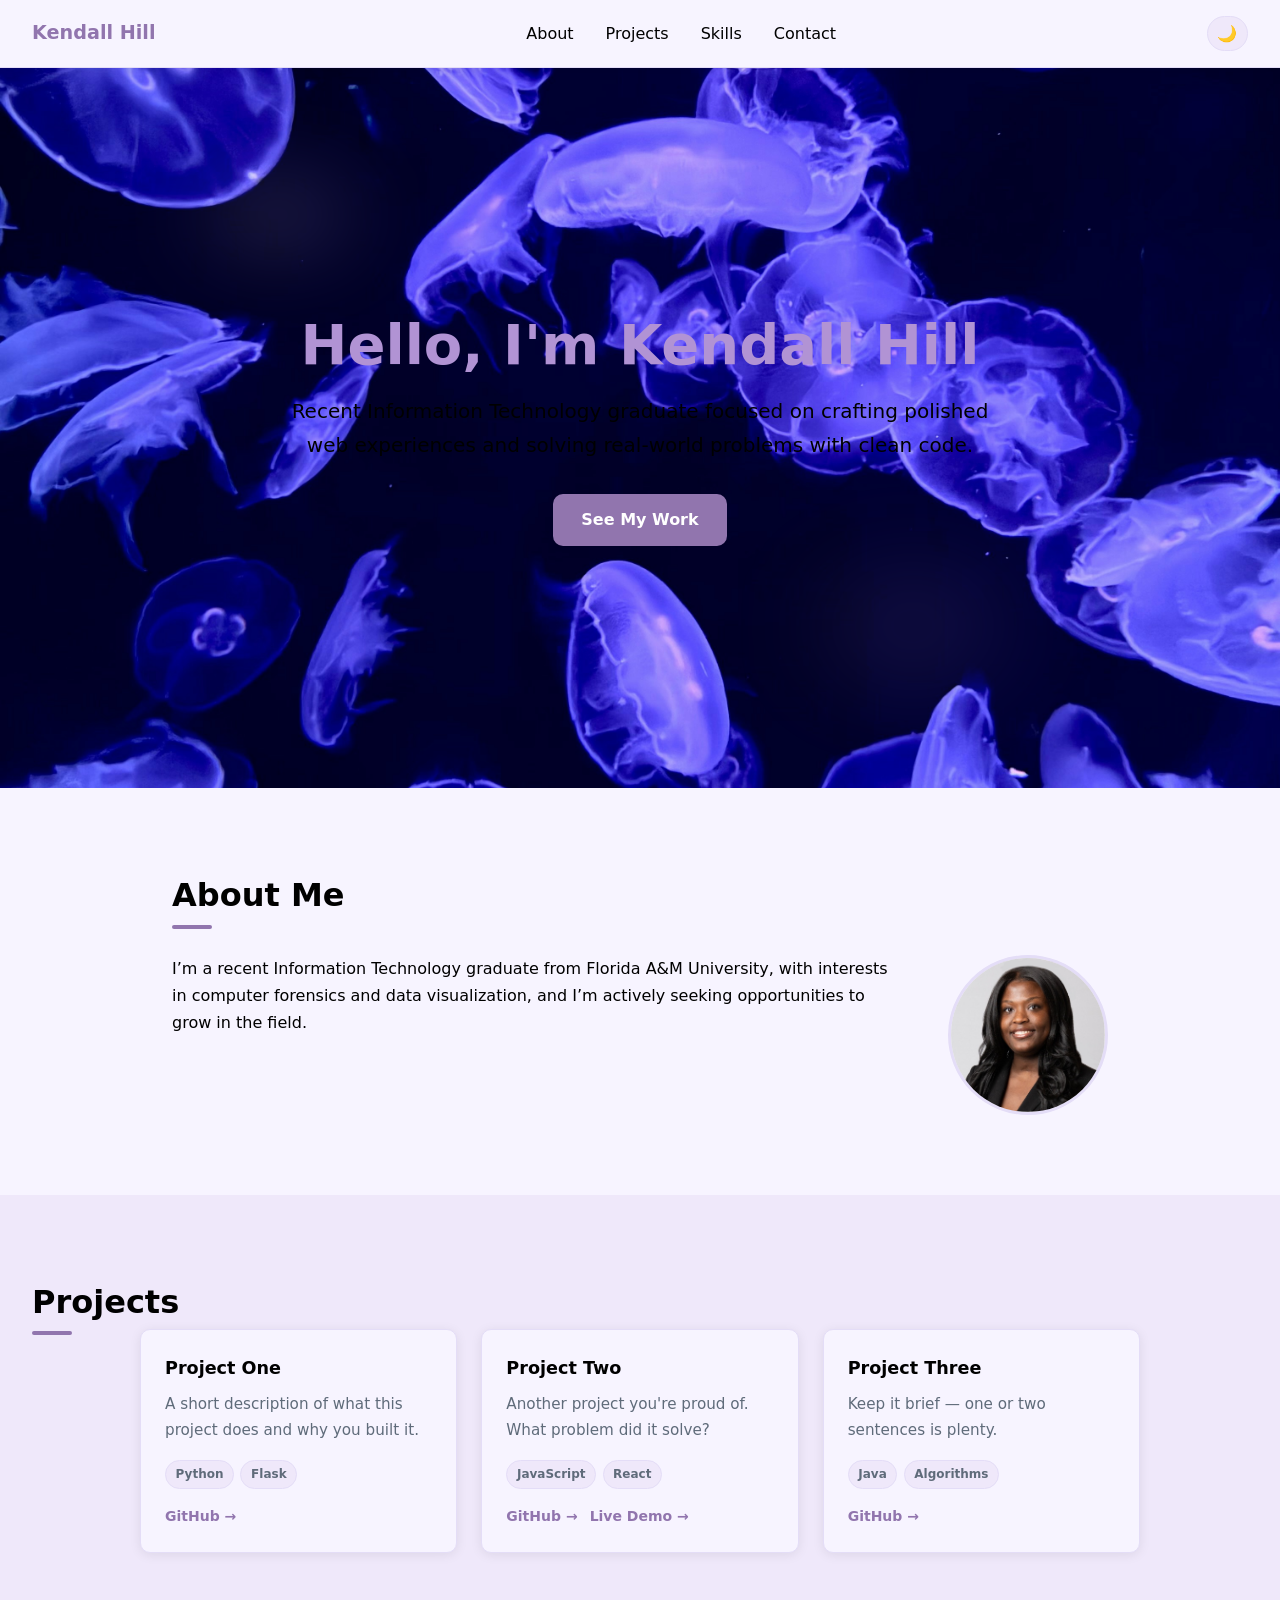
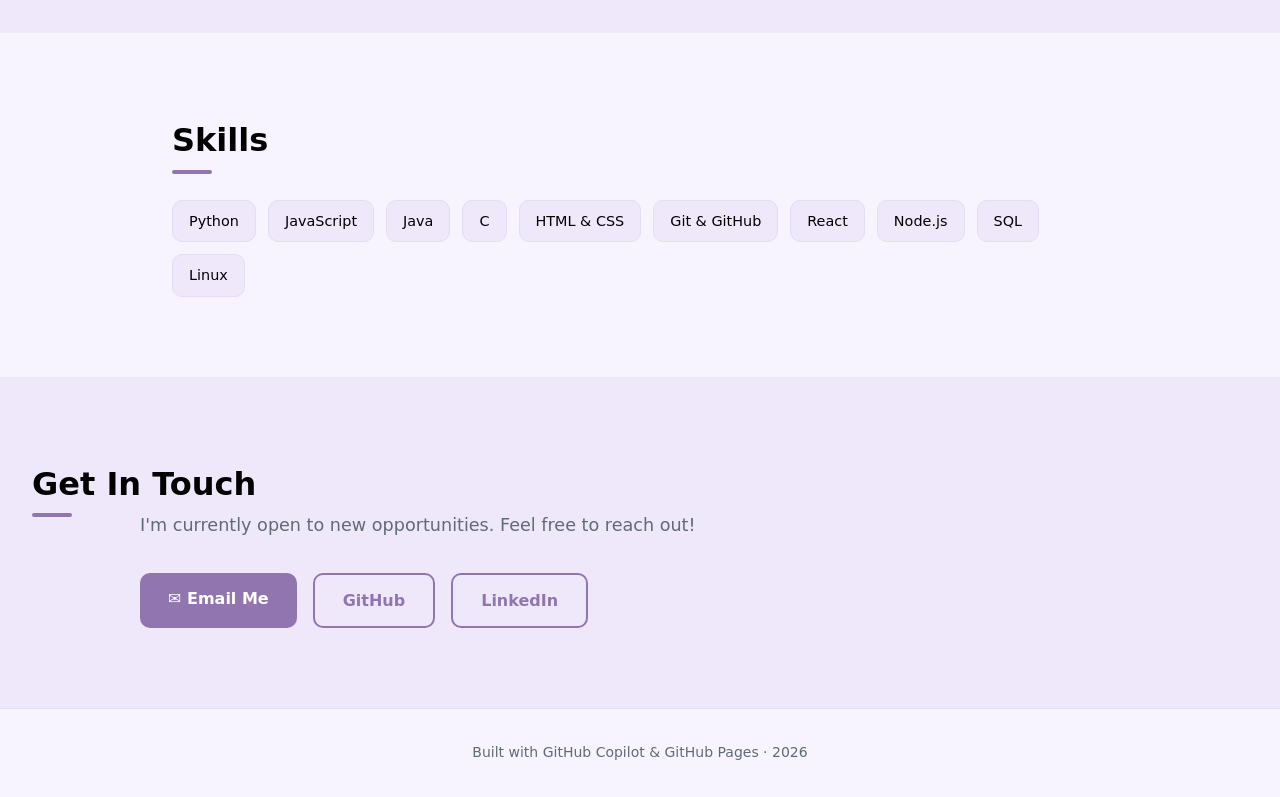
==== index.html @ be481e9b "Update hero section styling: change accent color and add hero name class" ====
<!DOCTYPE html>
<html lang="en">
  <head>
    <meta charset="UTF-8" />
    <meta name="viewport" content="width=device-width, initial-scale=1.0" />
    <title>My Portfolio</title>
    <link rel="stylesheet" href="style.css" />
  </head>
  <body>
    <!-- ============================================================
         NAVIGATION
    ============================================================ -->
    <nav class="navbar">
      <span class="nav-logo">Kendall Hill</span>
      <ul class="nav-links">
        <li><a href="#about">About</a></li>
        <li><a href="#projects">Projects</a></li>
        <li><a href="#skills">Skills</a></li>
        <li><a href="#contact">Contact</a></li>
      </ul>
      <button class="dark-mode-toggle" id="dark-mode-btn" aria-label="Toggle dark mode">🌙</button>
    </nav>

    <!-- ============================================================
         HERO
    ============================================================ -->
    <section class="hero" id="hero">
      <div class="hero-content">
          <h1>Hello, I'm <span class="hero-name">Kendall Hill</span> </h1>        <p class="hero-subtitle">Recent Information Technology graduate focused on crafting polished web experiences and solving real-world problems with clean code.</p>
        <a href="#projects" class="btn">See My Work</a>
      </div>
    </section>

    <!-- ============================================================
         ABOUT
    ============================================================ -->
    <section class="section" id="about">
      <h2>About Me</h2>
      <div class="about-grid">
        <div class="about-text">
          <p>
             I’m a recent Information Technology graduate from Florida A&M University, with interests in computer forensics and data visualization, and I’m actively seeking opportunities to grow in the field.          
          </p>
        </div>
      <div class="about-image">
        <img src="images/headshot.jpg" alt="Headshot of Kendall Hill" class="about-photo" />
      </div>
        
      </div>
    </section>

    <!-- ============================================================
         PROJECTS
         Projects are rendered from the `projects` array in script.js.
         Add your real projects there — Copilot can help you fill in the data!
    ============================================================ -->
    <section class="section section-alt" id="projects">
      <h2>Projects</h2>
      <div class="projects-grid" id="projects-container">
        <!-- Populated by script.js -->
      </div>
    </section>

    <!-- ============================================================
         SKILLS
    ============================================================ -->
    <section class="section" id="skills">
      <h2>Skills</h2>
      <!-- TODO: Ask Copilot to generate a styled skills section using your actual
           tech stack. Try: "Add a skills section with badges for these technologies: ..." -->
      <div class="skills-container" id="skills-container">
        <!-- Populated by script.js -->
      </div>
    </section>

    <!-- ============================================================
         CONTACT
    ============================================================ -->
    <section class="section section-alt" id="contact">
      <h2>Get In Touch</h2>
      <p class="contact-intro">
        I'm currently open to new opportunities. Feel free to reach out!
      </p>
      <div class="contact-links">
        <!-- TODO: Add your real links -->
        <a href="mailto:kendall2.hill@famu.edu" class="btn">✉️ Email Me</a>
        <a href="https://github.com/kendall-hill" class="btn btn-outline" target="_blank">
          GitHub
        </a>
        <a href="https://linkedin.com/in/yourprofile" class="btn btn-outline" target="_blank">
          LinkedIn
        </a>
      </div>
    </section>

    <footer>
      <p>Built with GitHub Copilot &amp; GitHub Pages · <span id="year"></span></p>
    </footer>

    <script src="script.js"></script>
  </body>
</html>
---- style.css ----
/* ============================================================
   CSS CUSTOM PROPERTIES — edit these to theme your site!
   TODO: Try asking Copilot to suggest a color palette for you.
   ============================================================ */
:root {
  --color-bg: #F7F4FF;
  --color-bg-alt: #EFE8FA;
  --color-text: #000000;
  --color-text-muted: #5F6B7A;
  --color-accent:  #9175ae;
  --color-accent-hover: #654c81;
  --color-border: #E4DDF7;
  --font-main: 'Segoe UI', system-ui, sans-serif;
  --radius: 10px;
  --shadow: 0 2px 12px rgba(0, 0, 0, 0.08);
  --transition: 0.2s ease;
}

/* Dark mode theme using CSS custom properties. Toggle by setting
  data-theme="dark" on the <html> or <body> element. */
:root[data-theme="dark"] {
  --color-bg: #121826;
  --color-bg-alt: #0b1220;
  --color-text: #F5F7FA;
  --color-text-muted: #A8B3C7;
  --color-accent: #9175ae;;
  --color-accent-hover: ##8B5CF6;
  --color-border:  #2C3650;
  --font-main: 'Segoe UI', system-ui, sans-serif;
  --radius: 10px;
  --shadow: 0 4px 24px rgba(2,6,23,0.6);
  --transition: 0.2s ease;
}

.dark-mode-toggle {
  border: 1px solid var(--color-border);
  background: var(--color-bg-alt);
  color: var(--color-text);
  border-radius: 999px;
  padding: 0.45rem 0.6rem;
  cursor: pointer;
  font-size: 1rem;
  transition: background var(--transition), color var(--transition), transform var(--transition);
}

.dark-mode-toggle:hover {
  transform: translateY(-1px);
  background: var(--color-accent);
  color: #fff;
}

/* ============================================================
   RESET & BASE
   ============================================================ */
*, *::before, *::after {
  box-sizing: border-box;
  margin: 0;
  padding: 0;
}

html {
  scroll-behavior: smooth;
}

body {
  font-family: var(--font-main);
  background-color: var(--color-bg);
  color: var(--color-text);
  line-height: 1.7;
}

a {
  color: var(--color-accent);
  text-decoration: none;
  transition: color var(--transition);
}

a:hover {
  color: var(--color-accent-hover);
}

/* ============================================================
   NAVIGATION
   ============================================================ */
.navbar {
  position: sticky;
  top: 0;
  z-index: 100;
  display: flex;
  align-items: center;
  justify-content: space-between;
  padding: 1rem 2rem;
  background: var(--color-bg);
  border-bottom: 1px solid var(--color-border);
  box-shadow: var(--shadow);
}

.nav-logo {
  font-weight: 700;
  font-size: 1.2rem;
  color: var(--color-accent);
}

.nav-links {
  list-style: none;
  display: flex;
  gap: 2rem;
}

.nav-links a {
  color: var(--color-text);
  font-weight: 500;
}

.nav-links a:hover {
  color: var(--color-accent);
}

/* TODO: The nav isn't responsive on mobile yet.
   Ask Copilot: "Make this navbar collapse into a hamburger menu on small screens" */

/* ============================================================
   HERO
   ============================================================ */
.hero {
  min-height: 80vh;
  display: flex;
  align-items: center;
  justify-content: center;
  text-align: center;
  padding: 4rem 2rem;
  background: url("images/jellyfish.jpg") center / cover no-repeat fixed;
  position: relative;
  overflow: hidden;
}

.hero::before {
  content: '';
  position: absolute;
  top: 10%;
  left: 10%;
  width: 300px;
  height: 150px;
  background: radial-gradient(ellipse 150px 75px at 50% 50%, rgba(196, 181, 253, 0.25), transparent 70%);
  border-radius: 50%;
  filter: blur(40px);
  pointer-events: none;
}

.hero::after {
  content: '';
  position: absolute;
  bottom: 10%;
  right: 15%;
  width: 350px;
  height: 180px;
  background: radial-gradient(ellipse 175px 90px at 50% 50%, rgba(186, 155, 242, 0.2), transparent 70%);
  border-radius: 50%;
  filter: blur(50px);
  pointer-events: none;
}

.hero-content {
  max-width: 700px;
}


.hero h1 {
  font-size: clamp(2rem, 5vw, 3.5rem);
  font-weight: 800;
  margin-bottom: 1rem;
  line-height: 1.2;
  color: #b193d4;
}


:root[data-theme="dark"] .hero h1 {
  color: #ffffff;
}

.highlight {
  color: var(--color-accent);
}

.hero-name {
  color: #b193d4;
}

:root[data-theme="dark"] .hero-name {
  color: #ffffff;
}
.hero-subtitle {
  font-size: 1.25rem;
  color: black (--color-text-muted);
  margin-bottom: 2rem;
}

/* ============================================================
   BUTTONS
   ============================================================ */
.btn {
  display: inline-block;
  padding: 0.75rem 1.75rem;
  background: var(--color-accent);
  color: #fff !important;
  border-radius: var(--radius);
  font-weight: 600;
  transition: background var(--transition), transform var(--transition);
}

.btn:hover {
  background: var(--color-accent-hover);
  transform: translateY(-2px);
}

.btn-outline {
  background: transparent;
  color: var(--color-accent) !important;
  border: 2px solid var(--color-accent);
}

.btn-outline:hover {
  background: var(--color-accent);
  color: #fff !important;
}

/* ============================================================
   SECTIONS
   ============================================================ */
.section {
  padding: 5rem 2rem;
  max-width: 1000px;
  margin: 0 auto;
}

.section-alt {
  background: var(--color-bg-alt);
  max-width: 100%;
  padding: 5rem 2rem;
}

.section-alt > * {
  max-width: 1000px;
  margin: 0 auto;
}

h2 {
  font-size: 2rem;
  font-weight: 700;
  margin-bottom: 2rem;
  position: relative;
  display: inline-block;
}

/* Accent underline on section headings */
h2::after {
  content: '';
  position: absolute;
  bottom: -6px;
  left: 0;
  width: 40px;
  height: 4px;
  background: var(--color-accent);
  border-radius: 2px;
}

/* ============================================================
   ABOUT
   ============================================================ */
.about-grid {
  display: grid;
  grid-template-columns: 1fr auto;
  gap: 3rem;
  align-items: start;
}

.about-text p + p {
  margin-top: 1rem;
}

.about-image {
  width: 160px;
  height: 160px;
  border-radius: 50%;
  overflow: hidden;
  border: 3px solid var(--color-border);
  background: var(--color-bg-alt);
}

.about-photo {
  width: 100%;
  height: 100%;
  object-fit: cover;
  display: block;
}

/* ============================================================
   PROJECTS
   ============================================================ */
.projects-grid {
  display: grid;
  grid-template-columns: repeat(auto-fill, minmax(280px, 1fr));
  gap: 1.5rem;
}

.project-card {
  background: var(--color-bg);
  border: 1px solid var(--color-border);
  border-radius: var(--radius);
  padding: 1.5rem;
  box-shadow: var(--shadow);
  transition: transform var(--transition), box-shadow var(--transition);
}

.project-card:hover {
  transform: translateY(-4px);
  box-shadow: 0 8px 24px rgba(0, 0, 0, 0.12);
}

.project-card h3 {
  font-size: 1.1rem;
  margin-bottom: 0.5rem;
  color: var(--color-text);
}

.project-card p {
  color: var(--color-text-muted);
  font-size: 0.95rem;
  margin-bottom: 1rem;
}

.project-tags {
  display: flex;
  flex-wrap: wrap;
  gap: 0.4rem;
  margin-bottom: 1rem;
}

.tag {
  font-size: 0.75rem;
  font-weight: 600;
  padding: 0.2rem 0.6rem;
  background: var(--color-bg-alt);
  border: 1px solid var(--color-border);
  border-radius: 999px;
  color: var(--color-text-muted);
}

.project-links {
  display: flex;
  gap: 0.75rem;
}

.project-links a {
  font-size: 0.875rem;
  font-weight: 600;
}

/* ============================================================
   SKILLS
   ============================================================ */
.skills-container {
  display: flex;
  flex-wrap: wrap;
  gap: 0.75rem;
}

.skill-badge {
  padding: 0.5rem 1rem;
  background: var(--color-bg-alt);
  border: 1px solid var(--color-border);
  border-radius: var(--radius);
  font-size: 0.9rem;
  font-weight: 500;
  /* TODO: Ask Copilot to add an emoji or icon prefix to each badge */
}

/* ============================================================
   CONTACT
   ============================================================ */
.contact-intro {
  color: var(--color-text-muted);
  margin-bottom: 2rem;
  font-size: 1.1rem;
}

.contact-links {
  display: flex;
  flex-wrap: wrap;
  gap: 1rem;
}

/* ============================================================
   FOOTER
   ============================================================ */
footer {
  text-align: center;
  padding: 2rem;
  color: var(--color-text-muted);
  font-size: 0.875rem;
  border-top: 1px solid var(--color-border);
}

/* ============================================================
   RESPONSIVE
   TODO: This is a start, but there's more to do on mobile.
   Ask Copilot: "Improve the responsive styles for screens under 600px"
   ============================================================ */
@media (max-width: 768px) {
  .about-grid {
    grid-template-columns: 1fr;
  }

  .avatar-placeholder {
    width: 20px;
    height: 20px;
  }
}
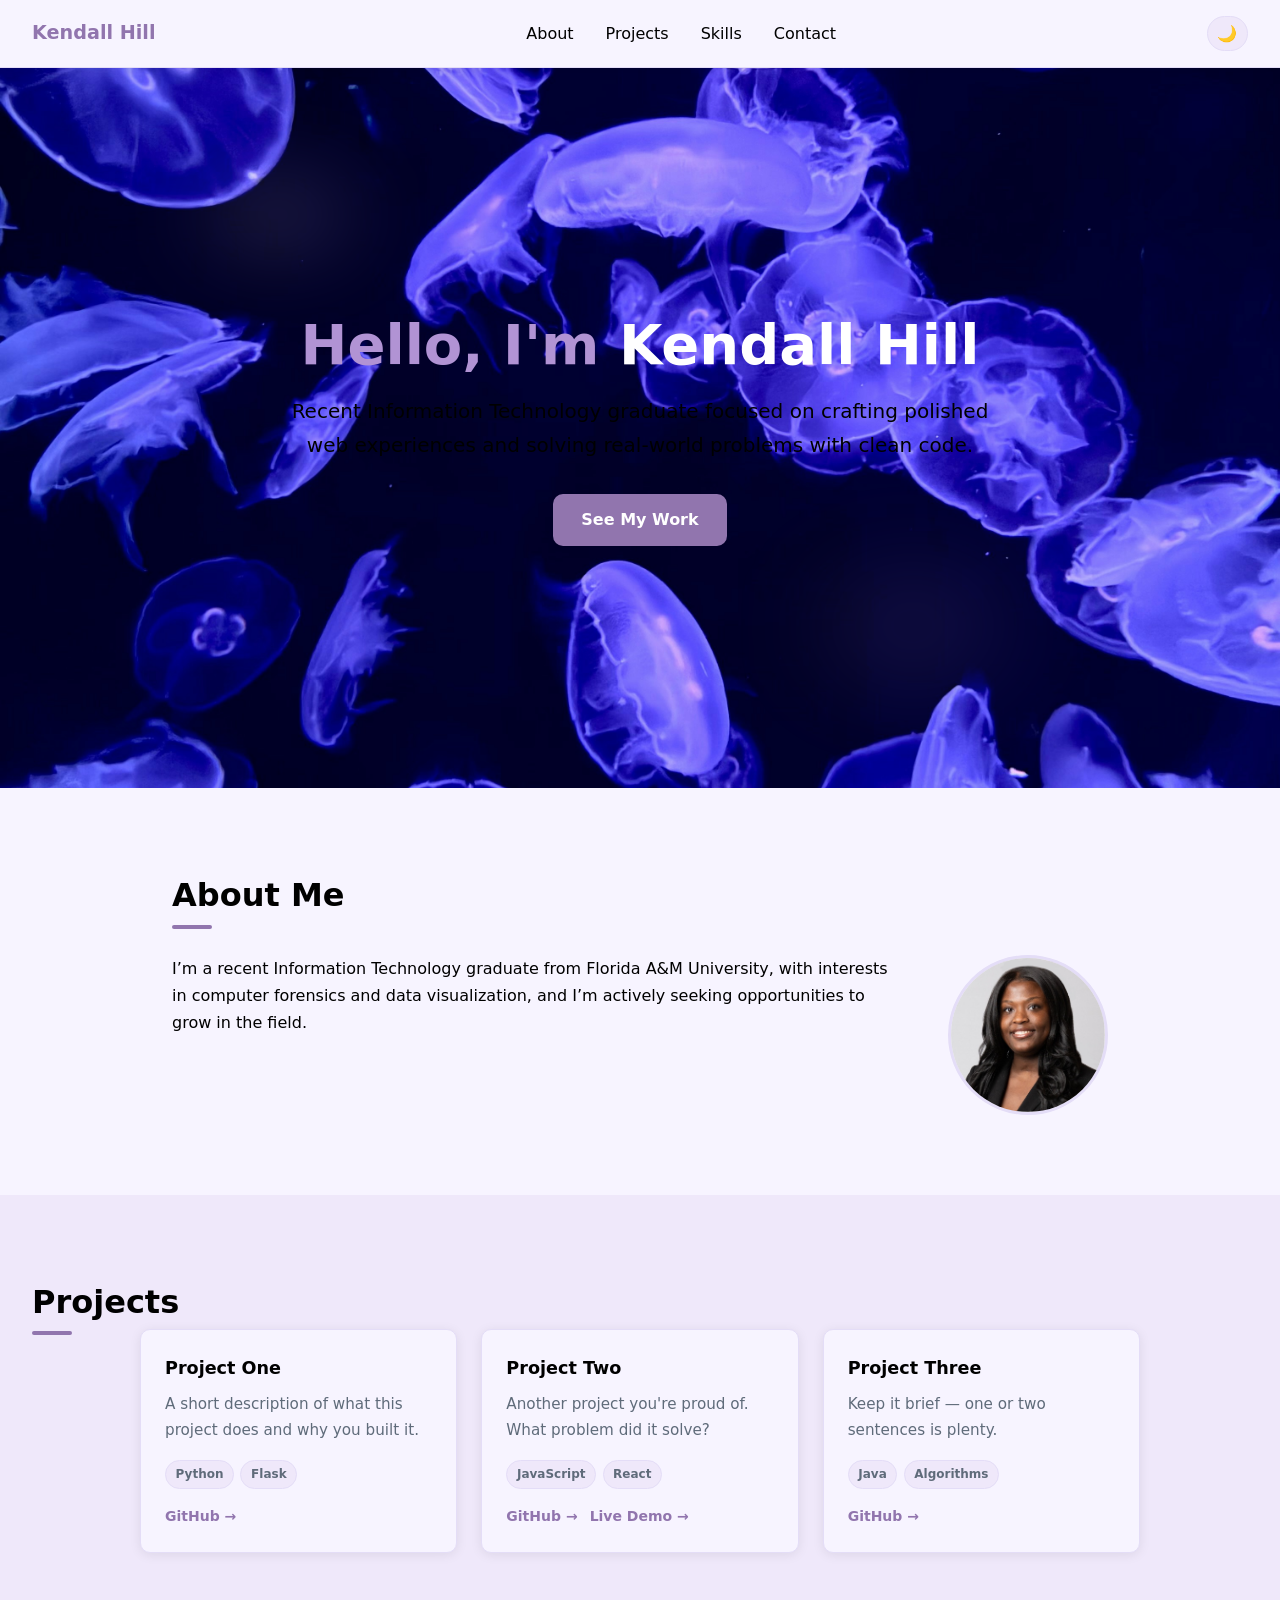
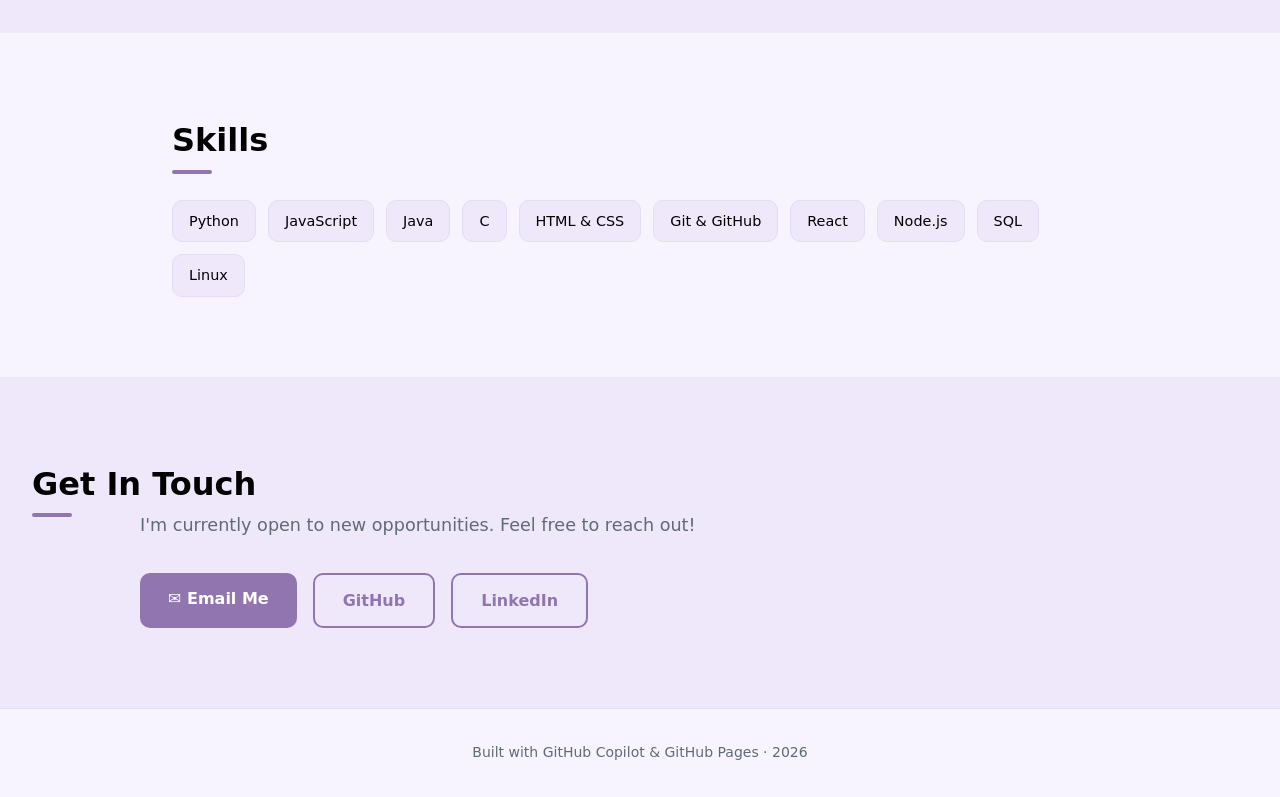
==== commit 21740703: "Update hero subtitle styling: adjust color and fix formatting" ====
--- a/index.html
+++ b/index.html
@@ -26,7 +26,8 @@
     ============================================================ -->
     <section class="hero" id="hero">
       <div class="hero-content">
-          <h1>Hello, I'm <span class="hero-name">Kendall Hill</span> </h1>        <p class="hero-subtitle">Recent Information Technology graduate focused on crafting polished web experiences and solving real-world problems with clean code.</p>
+          <h1>Hello, I'm <span class="hero-name">Kendall Hill</span> </h1>        
+          <p class="hero-subtitle">Recent Information Technology graduate focused on crafting polished web experiences and solving real-world problems with clean code.</p>
         <a href="#projects" class="btn">See My Work</a>
       </div>
     </section>
--- a/style.css
+++ b/style.css
@@ -24,7 +24,7 @@
   --color-text: #F5F7FA;
   --color-text-muted: #A8B3C7;
   --color-accent: #9175ae;;
-  --color-accent-hover: ##8B5CF6;
+  --color-accent-hover: #8B5CF6;
   --color-border:  #2C3650;
   --font-main: 'Segoe UI', system-ui, sans-serif;
   --radius: 10px;
@@ -183,7 +183,7 @@
 }
 
 .hero-name {
-  color: #b193d4;
+  color: white;
 }
 
 :root[data-theme="dark"] .hero-name {
@@ -191,7 +191,7 @@
 }
 .hero-subtitle {
   font-size: 1.25rem;
-  color: black (--color-text-muted);
+  color: #eee7f6 (--color-text-muted);
   margin-bottom: 2rem;
 }
 
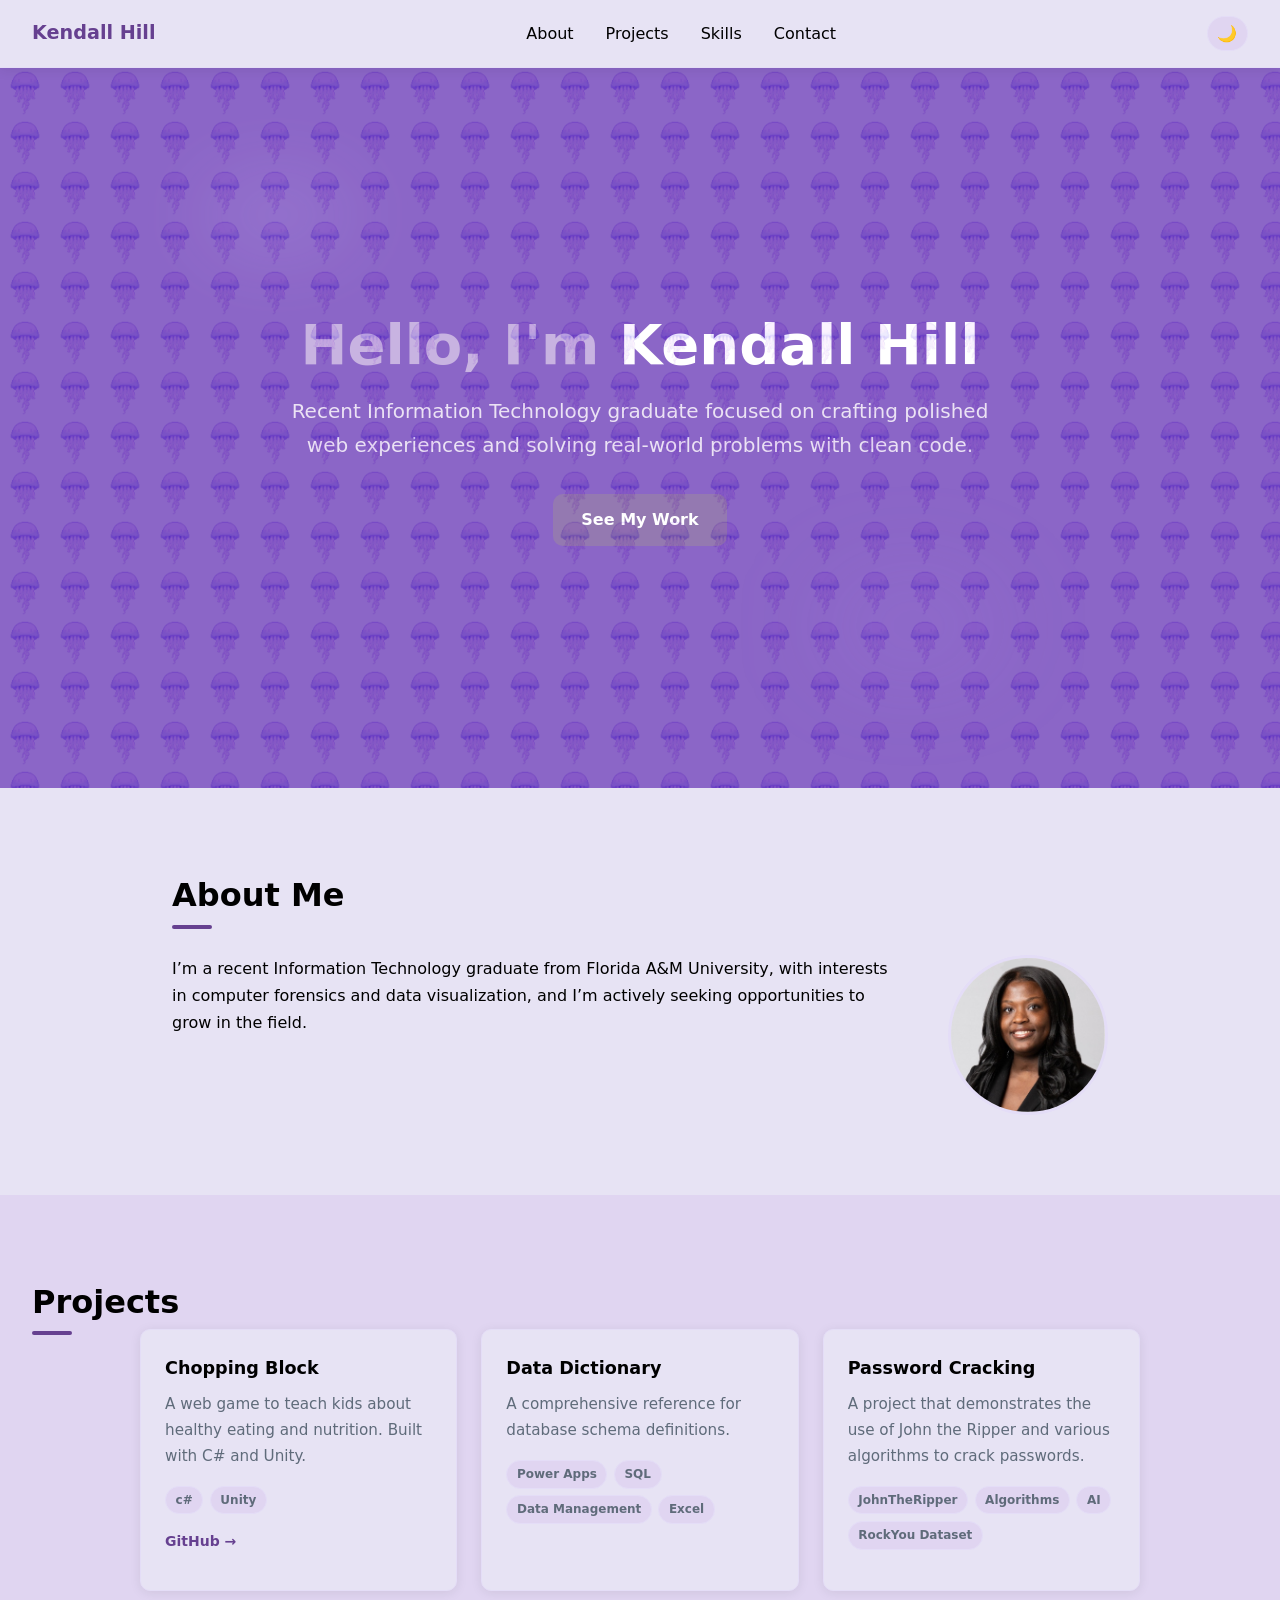
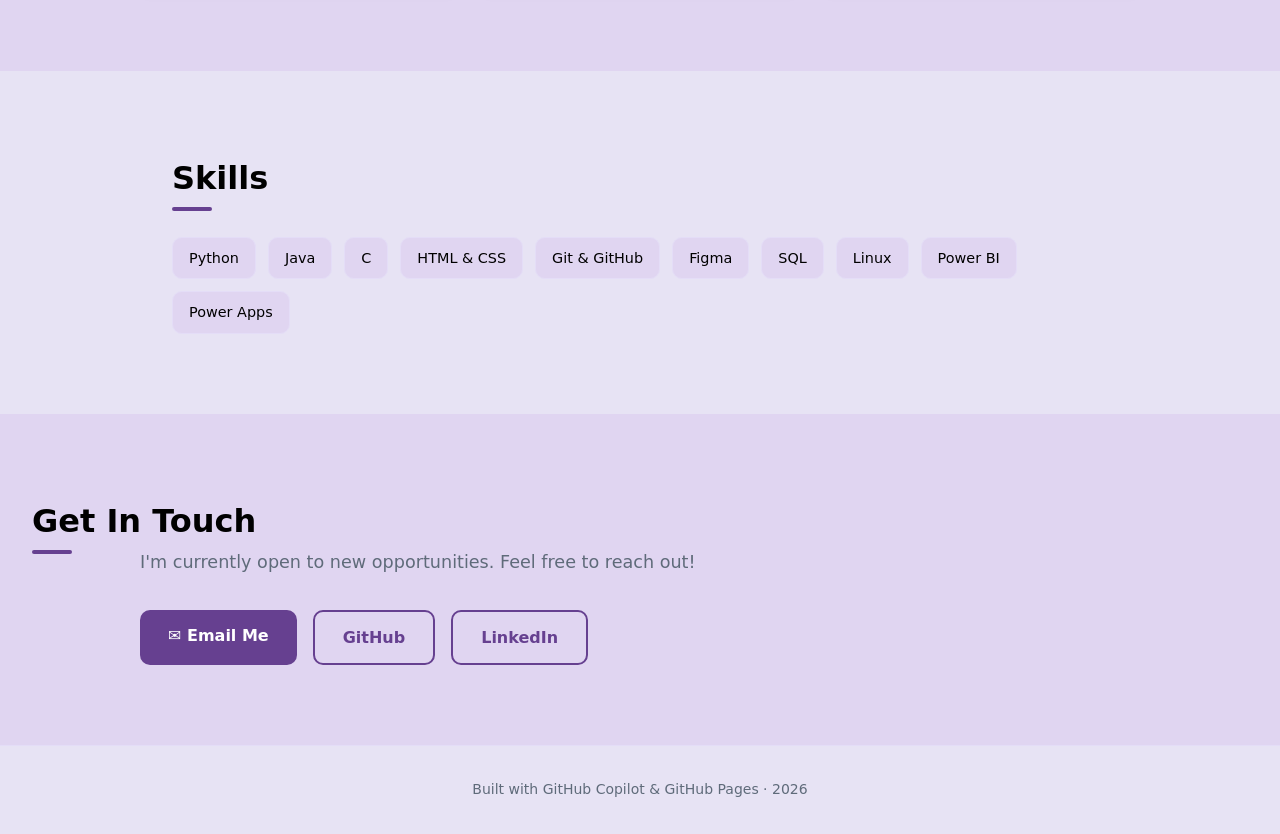
==== commit 91d991ce: "Add jellyfish effect and update project details; include new cursor images" ====
--- a/index.html
+++ b/index.html
@@ -24,13 +24,14 @@
     <!-- ============================================================
          HERO
     ============================================================ -->
-    <section class="hero" id="hero">
-      <div class="hero-content">
-          <h1>Hello, I'm <span class="hero-name">Kendall Hill</span> </h1>        
-          <p class="hero-subtitle">Recent Information Technology graduate focused on crafting polished web experiences and solving real-world problems with clean code.</p>
-        <a href="#projects" class="btn">See My Work</a>
-      </div>
-    </section>
+   <section class="hero" id="hero">
+  <div class="hero-content">
+    <h1>Hello, I'm <span class="hero-name">Kendall Hill</span></h1>
+    <p class="hero-subtitle">Recent Information Technology graduate focused on crafting polished web experiences and solving real-world problems with clean code.</p>
+    <a href="#projects" class="btn">See My Work</a>
+  </div>
+  <div id="jellyfish-effect"></div>
+</section>
 
     <!-- ============================================================
          ABOUT
--- a/style.css
+++ b/style.css
@@ -2,12 +2,21 @@
    CSS CUSTOM PROPERTIES — edit these to theme your site!
    TODO: Try asking Copilot to suggest a color palette for you.
    ============================================================ */
-:root {
-  --color-bg: #F7F4FF;
-  --color-bg-alt: #EFE8FA;
+*{
+  cursor: url("images/cursor.png"), auto;
+  }
+
+button 
+{
+  cursor: url("images/cursor.png"), auto;
+}
+
+   :root {
+  --color-bg: #e7e3f4;
+  --color-bg-alt: #e0d5f1;
   --color-text: #000000;
   --color-text-muted: #5F6B7A;
-  --color-accent:  #9175ae;
+  --color-accent:  rgb(102, 64, 144);
   --color-accent-hover: #654c81;
   --color-border: #E4DDF7;
   --font-main: 'Segoe UI', system-ui, sans-serif;
@@ -23,8 +32,8 @@
   --color-bg-alt: #0b1220;
   --color-text: #F5F7FA;
   --color-text-muted: #A8B3C7;
-  --color-accent: #9175ae;;
-  --color-accent-hover: #8B5CF6;
+  --color-accent: rgb(102, 64, 144);
+  --color-accent-hover: #654c81;
   --color-border:  #2C3650;
   --font-main: 'Segoe UI', system-ui, sans-serif;
   --radius: 10px;
@@ -129,7 +138,7 @@
   justify-content: center;
   text-align: center;
   padding: 4rem 2rem;
-  background: url("images/jellyfish.jpg") center / cover no-repeat fixed;
+  background: rgb(90, 37, 175);
   position: relative;
   overflow: hidden;
 }
@@ -187,12 +196,29 @@
 }
 
 :root[data-theme="dark"] .hero-name {
-  color: #ffffff;
-}
+  color: #b193d4;
+}
+
 .hero-subtitle {
   font-size: 1.25rem;
-  color: #eee7f6 (--color-text-muted);
+  color: #e2d6f0 ;
   margin-bottom: 2rem;
+}
+
+#jellyfish-effect {
+  position: absolute;
+  top: 0;
+  left: 0;
+  width: 100%;
+  height: 100%;
+  overflow: hidden;
+  pointer-events: none;
+}
+
+.jellyfish-char {
+  position: absolute;
+  transition: all 0.1s ease-out;
+  opacity: 0.3;
 }
 
 /* ============================================================
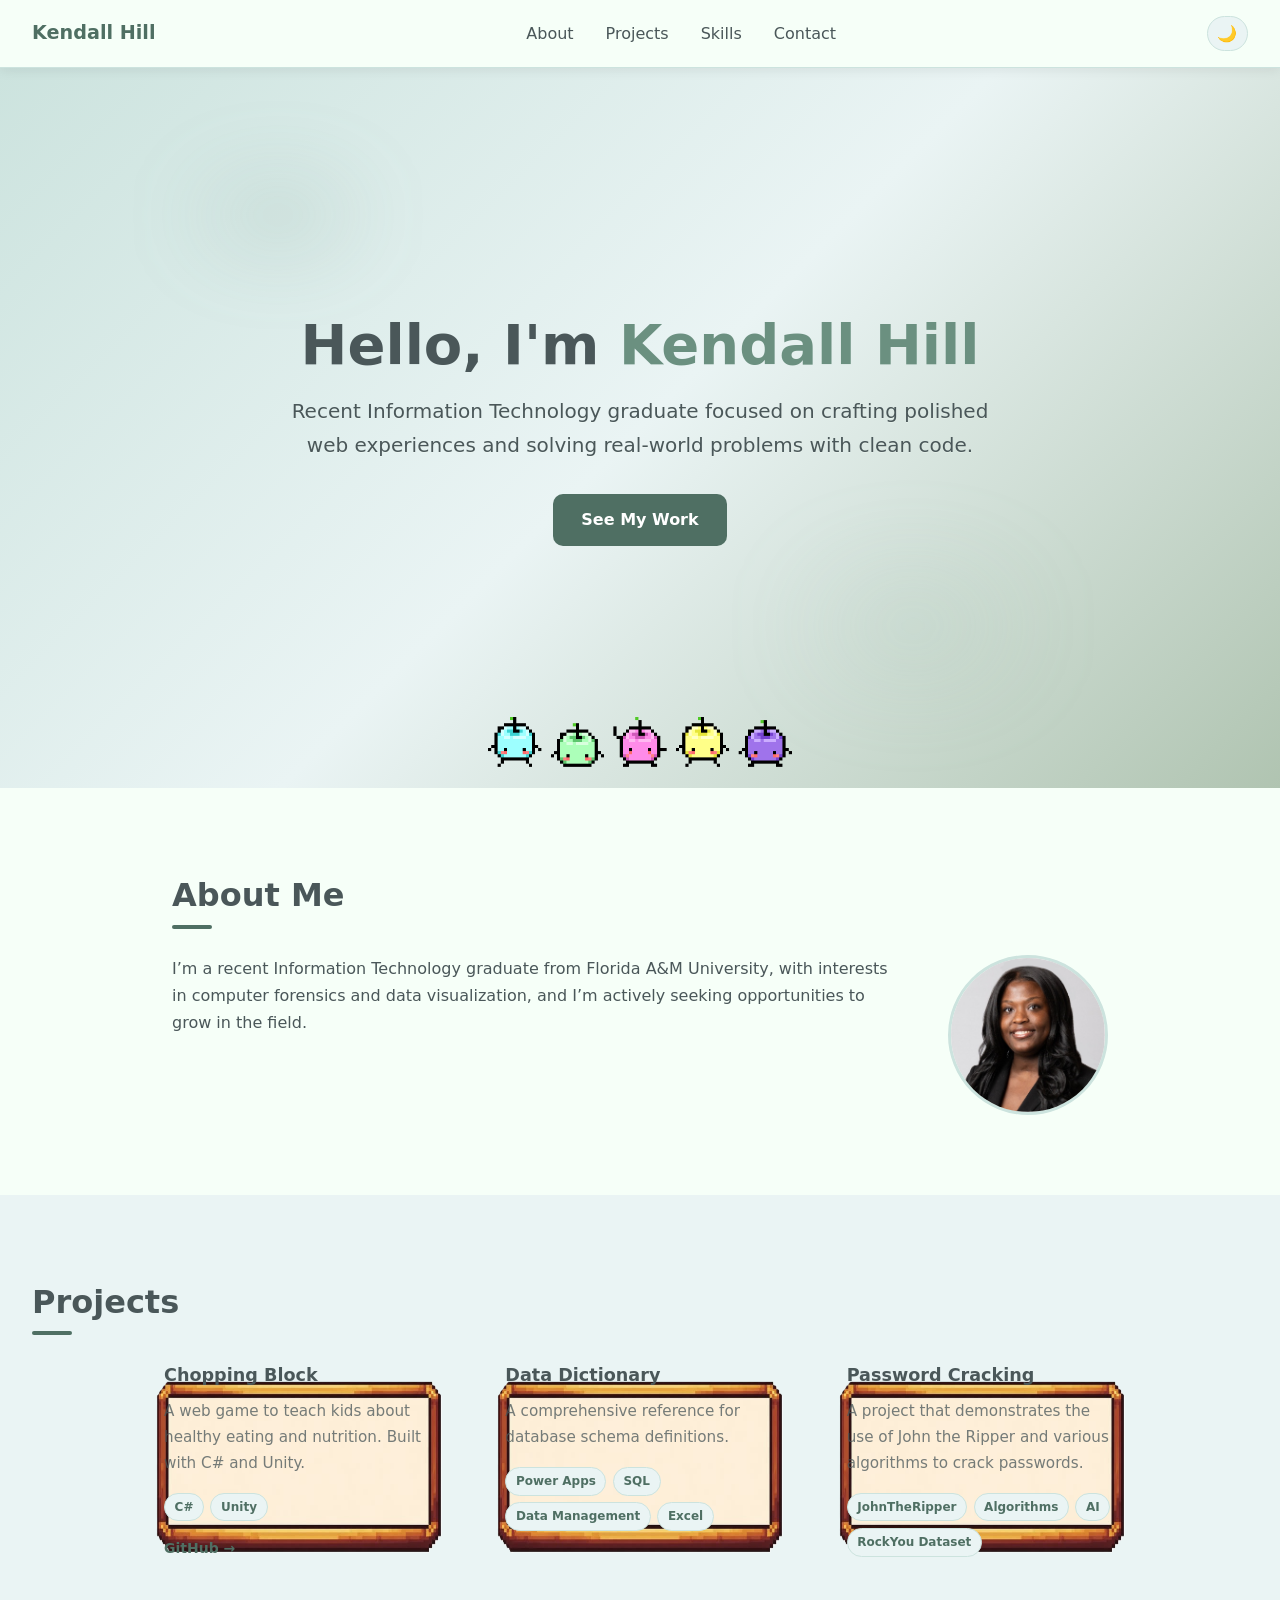
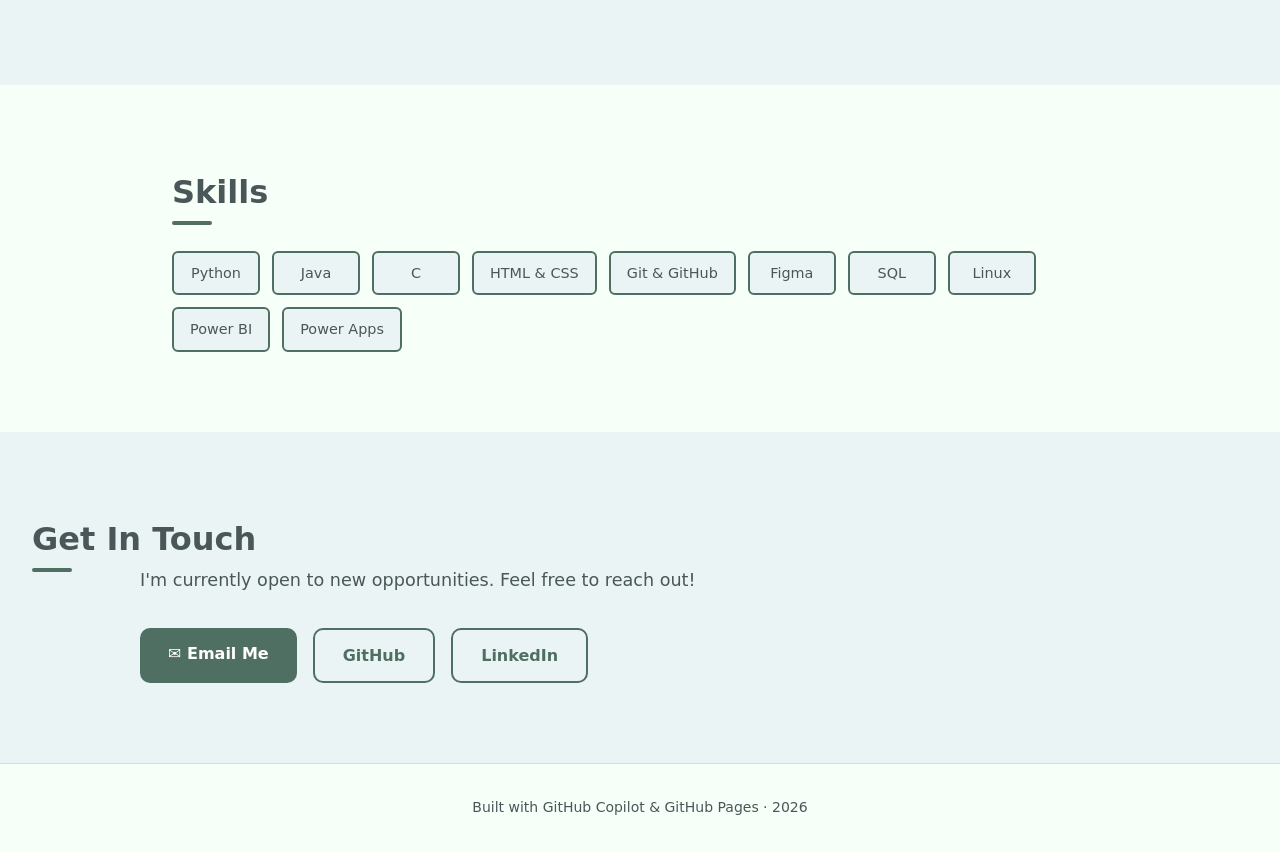
==== commit 5927e1dc: "Add new images and replace jellyfish effect with Junimos animation in hero section" ====
--- a/index.html
+++ b/index.html
@@ -30,7 +30,7 @@
     <p class="hero-subtitle">Recent Information Technology graduate focused on crafting polished web experiences and solving real-world problems with clean code.</p>
     <a href="#projects" class="btn">See My Work</a>
   </div>
-  <div id="jellyfish-effect"></div>
+  <img src="images/junimos.gif" alt="Junimos animation" class="hero-junimos" />
 </section>
 
     <!-- ============================================================
--- a/style.css
+++ b/style.css
@@ -11,14 +11,41 @@
   cursor: url("images/cursor.png"), auto;
 }
 
+a,
+a:hover,
+a:focus-visible,
+button:hover,
+button:focus-visible,
+.btn,
+.btn:hover,
+.btn:focus-visible,
+.btn-outline,
+.btn-outline:hover,
+.btn-outline:focus-visible,
+.dark-mode-toggle,
+.dark-mode-toggle:hover,
+.dark-mode-toggle:focus-visible {
+  cursor: url("images/cursor.png"), auto !important;
+}
+
    :root {
-  --color-bg: #e7e3f4;
-  --color-bg-alt: #e0d5f1;
-  --color-text: #000000;
-  --color-text-muted: #5F6B7A;
-  --color-accent:  rgb(102, 64, 144);
-  --color-accent-hover: #654c81;
-  --color-border: #E4DDF7;
+  --color-bg: var(--mint-cream);
+  --color-bg-alt: var(--azure-mist);
+  --color-text: var(--iron-grey);
+  --color-text-muted: rgba(74, 87, 89, 0.76);
+    --color-accent: #4f6f63;
+    --color-accent-hover: var(--jungle-teal);
+  --color-border: var(--frozen-water);
+  --cherry-blossom: #edafb8ff;
+  --powder-petal: #f7e1d7ff;
+  --dust-grey: #dedbd2ff;
+  --ash-grey: #b0c4b1ff;
+  --iron-grey: #4a5759ff;
+  --jungle-teal: #6b9080ff;
+  --muted-teal: #a4c3b2ff;
+  --frozen-water: #cce3deff;
+  --azure-mist: #eaf4f4ff;
+  --mint-cream: #f6fff8ff;
   --font-main: 'Segoe UI', system-ui, sans-serif;
   --radius: 10px;
   --shadow: 0 2px 12px rgba(0, 0, 0, 0.08);
@@ -28,16 +55,16 @@
 /* Dark mode theme using CSS custom properties. Toggle by setting
   data-theme="dark" on the <html> or <body> element. */
 :root[data-theme="dark"] {
-  --color-bg: #121826;
-  --color-bg-alt: #0b1220;
-  --color-text: #F5F7FA;
-  --color-text-muted: #A8B3C7;
-  --color-accent: rgb(102, 64, 144);
-  --color-accent-hover: #654c81;
-  --color-border:  #2C3650;
+  --color-bg: #24413a;
+  --color-bg-alt: #355e52;
+  --color-text: var(--mint-cream);
+  --color-text-muted: rgba(246, 255, 248, 0.78);
+  --color-accent: var(--muted-teal);
+  --color-accent-hover: var(--frozen-water);
+  --color-border: #87a99a;
   --font-main: 'Segoe UI', system-ui, sans-serif;
   --radius: 10px;
-  --shadow: 0 4px 24px rgba(2,6,23,0.6);
+  --shadow: 0 4px 24px rgba(10, 3, 20, 0.72);
   --transition: 0.2s ease;
 }
 
@@ -55,7 +82,7 @@
 .dark-mode-toggle:hover {
   transform: translateY(-1px);
   background: var(--color-accent);
-  color: #fff;
+  color: var(--iron-grey);
 }
 
 /* ============================================================
@@ -138,7 +165,7 @@
   justify-content: center;
   text-align: center;
   padding: 4rem 2rem;
-  background: rgb(90, 37, 175);
+  background: linear-gradient(135deg, var(--frozen-water) 0%, var(--azure-mist) 50%, var(--ash-grey) 100%);
   position: relative;
   overflow: hidden;
 }
@@ -150,10 +177,11 @@
   left: 10%;
   width: 300px;
   height: 150px;
-  background: radial-gradient(ellipse 150px 75px at 50% 50%, rgba(196, 181, 253, 0.25), transparent 70%);
+  background: radial-gradient(ellipse 150px 75px at 50% 50%, rgba(107, 144, 128, 0.22), transparent 70%);
   border-radius: 50%;
   filter: blur(40px);
   pointer-events: none;
+  z-index: 0;
 }
 
 .hero::after {
@@ -163,28 +191,45 @@
   right: 15%;
   width: 350px;
   height: 180px;
-  background: radial-gradient(ellipse 175px 90px at 50% 50%, rgba(186, 155, 242, 0.2), transparent 70%);
+  background: radial-gradient(ellipse 175px 90px at 50% 50%, rgba(164, 195, 178, 0.3), transparent 70%);
   border-radius: 50%;
   filter: blur(50px);
   pointer-events: none;
+  z-index: 0;
 }
 
 .hero-content {
   max-width: 700px;
+  position: relative;
+  z-index: 2;
+}
+
+.hero-junimos {
+  position: absolute;
+  left: 50%;
+  bottom: 0.75rem;
+  width: min(42vw, 360px);
+  max-width: 100%;
+  height: auto;
+  transform: translateX(-50%);
+  z-index: 1;
+  pointer-events: none;
+  user-select: none;
 }
 
 
 .hero h1 {
+  position: relative;
   font-size: clamp(2rem, 5vw, 3.5rem);
   font-weight: 800;
   margin-bottom: 1rem;
   line-height: 1.2;
-  color: #b193d4;
+  color: var(--iron-grey);
 }
 
 
 :root[data-theme="dark"] .hero h1 {
-  color: #ffffff;
+  color: var(--mint-cream);
 }
 
 .highlight {
@@ -192,33 +237,34 @@
 }
 
 .hero-name {
-  color: white;
+  color: var(--jungle-teal);
 }
 
 :root[data-theme="dark"] .hero-name {
-  color: #b193d4;
+  color: var(--frozen-water);
+}
+
+:root[data-theme="dark"] .hero {
+  background: linear-gradient(135deg, #24413a 0%, #32584f 48%, #6b9080 100%);
+}
+
+:root[data-theme="dark"] .hero::before {
+  background: radial-gradient(ellipse 150px 75px at 50% 50%, rgba(204, 227, 222, 0.28), transparent 70%);
+}
+
+:root[data-theme="dark"] .hero::after {
+  background: radial-gradient(ellipse 175px 90px at 50% 50%, rgba(246, 255, 248, 0.16), transparent 70%);
+}
+
+:root[data-theme="dark"] .hero-subtitle {
+  color: var(--mint-cream);
 }
 
 .hero-subtitle {
   font-size: 1.25rem;
-  color: #e2d6f0 ;
+  color: var(--iron-grey);
+  text-shadow: 0 1px 0 rgba(246, 255, 248, 0.36);
   margin-bottom: 2rem;
-}
-
-#jellyfish-effect {
-  position: absolute;
-  top: 0;
-  left: 0;
-  width: 100%;
-  height: 100%;
-  overflow: hidden;
-  pointer-events: none;
-}
-
-.jellyfish-char {
-  position: absolute;
-  transition: all 0.1s ease-out;
-  opacity: 0.3;
 }
 
 /* ============================================================
@@ -228,7 +274,7 @@
   display: inline-block;
   padding: 0.75rem 1.75rem;
   background: var(--color-accent);
-  color: #fff !important;
+  color: #ffffff !important;
   border-radius: var(--radius);
   font-weight: 600;
   transition: background var(--transition), transform var(--transition);
@@ -247,7 +293,7 @@
 
 .btn-outline:hover {
   background: var(--color-accent);
-  color: #fff !important;
+  color: var(--iron-grey) !important;
 }
 
 /* ============================================================
@@ -330,17 +376,33 @@
 }
 
 .project-card {
-  background: var(--color-bg);
-  border: 1px solid var(--color-border);
-  border-radius: var(--radius);
-  padding: 1.5rem;
-  box-shadow: var(--shadow);
-  transition: transform var(--transition), box-shadow var(--transition);
+  position: relative;
+  overflow: hidden;
+  background: transparent;
+  border: none;
+  border-radius: 0;
+  padding: 2rem 1.5rem;
+  box-shadow: none;
+  transition: transform var(--transition);
+}
+
+.project-card::before {
+  content: '';
+  position: absolute;
+  inset: -0.75rem -0.25rem;
+  background: url("images/plaque.png") center/100% 100% no-repeat;
+  opacity: 0.95;
+  transform: scale(1.08);
+  pointer-events: none;
+}
+
+.project-card > * {
+  position: relative;
+  z-index: 1;
 }
 
 .project-card:hover {
-  transform: translateY(-4px);
-  box-shadow: 0 8px 24px rgba(0, 0, 0, 0.12);
+  transform: translateY(-3px) scale(1.01);
 }
 
 .project-card h3 {
@@ -369,7 +431,7 @@
   background: var(--color-bg-alt);
   border: 1px solid var(--color-border);
   border-radius: 999px;
-  color: var(--color-text-muted);
+  color: var(--color-accent);
 }
 
 .project-links {
@@ -392,20 +454,37 @@
 }
 
 .skill-badge {
+  display: inline-flex;
+  align-items: center;
+  justify-content: center;
+  min-width: 5.5rem;
   padding: 0.5rem 1rem;
   background: var(--color-bg-alt);
-  border: 1px solid var(--color-border);
-  border-radius: var(--radius);
+  border: 2px solid var(--color-accent);
+  border-radius: 6px;
+  color: var(--color-text);
   font-size: 0.9rem;
   font-weight: 500;
-  /* TODO: Ask Copilot to add an emoji or icon prefix to each badge */
+  cursor: default;
+  transition: transform var(--transition), box-shadow var(--transition), background var(--transition), color var(--transition);
+}
+
+.skill-badge:hover {
+  transform: translateY(-2px);
+  box-shadow: 0 8px 18px rgba(79, 111, 99, 0.18);
+  background: var(--color-bg);
+}
+
+.skill-badge:focus-visible {
+  outline: 2px solid var(--color-accent);
+  outline-offset: 2px;
 }
 
 /* ============================================================
    CONTACT
    ============================================================ */
 .contact-intro {
-  color: var(--color-text-muted);
+  color: var(--iron-grey);
   margin-bottom: 2rem;
   font-size: 1.1rem;
 }
@@ -422,7 +501,7 @@
 footer {
   text-align: center;
   padding: 2rem;
-  color: var(--color-text-muted);
+  color: var(--iron-grey);
   font-size: 0.875rem;
   border-top: 1px solid var(--color-border);
 }
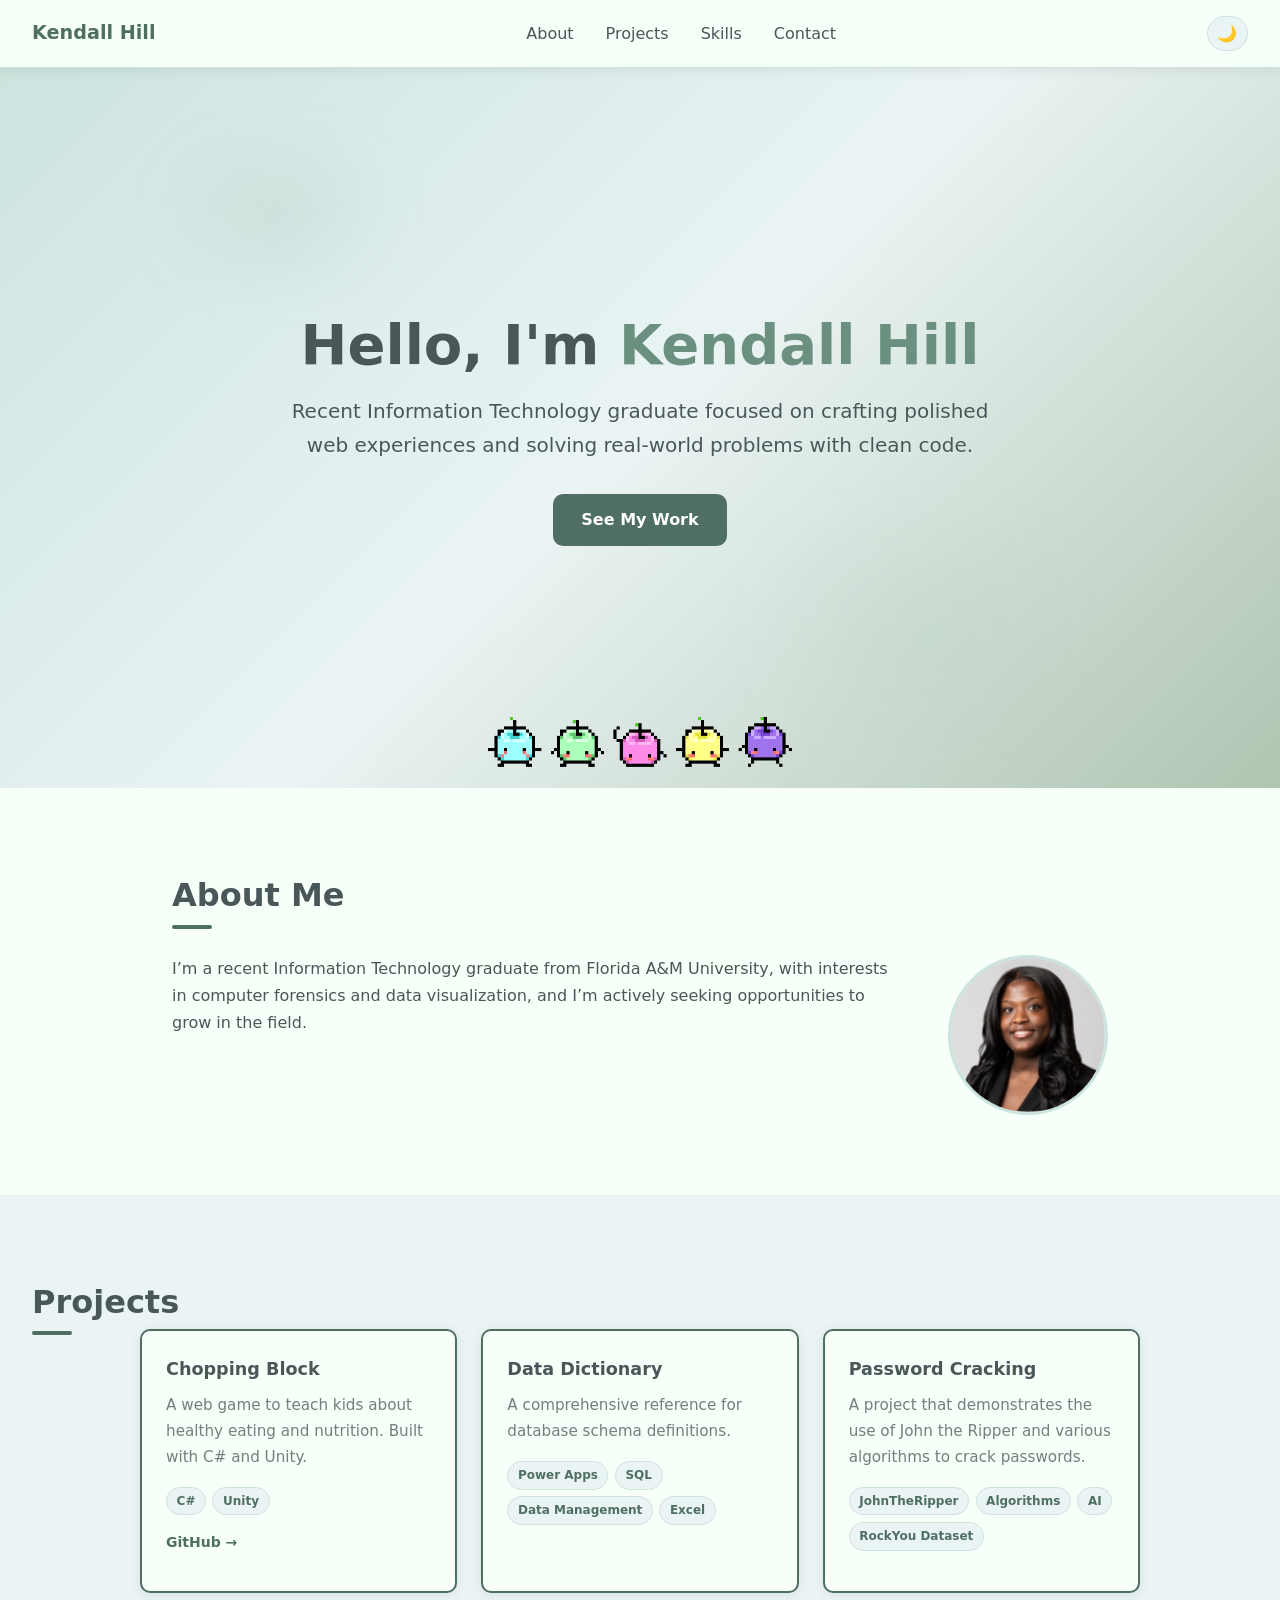
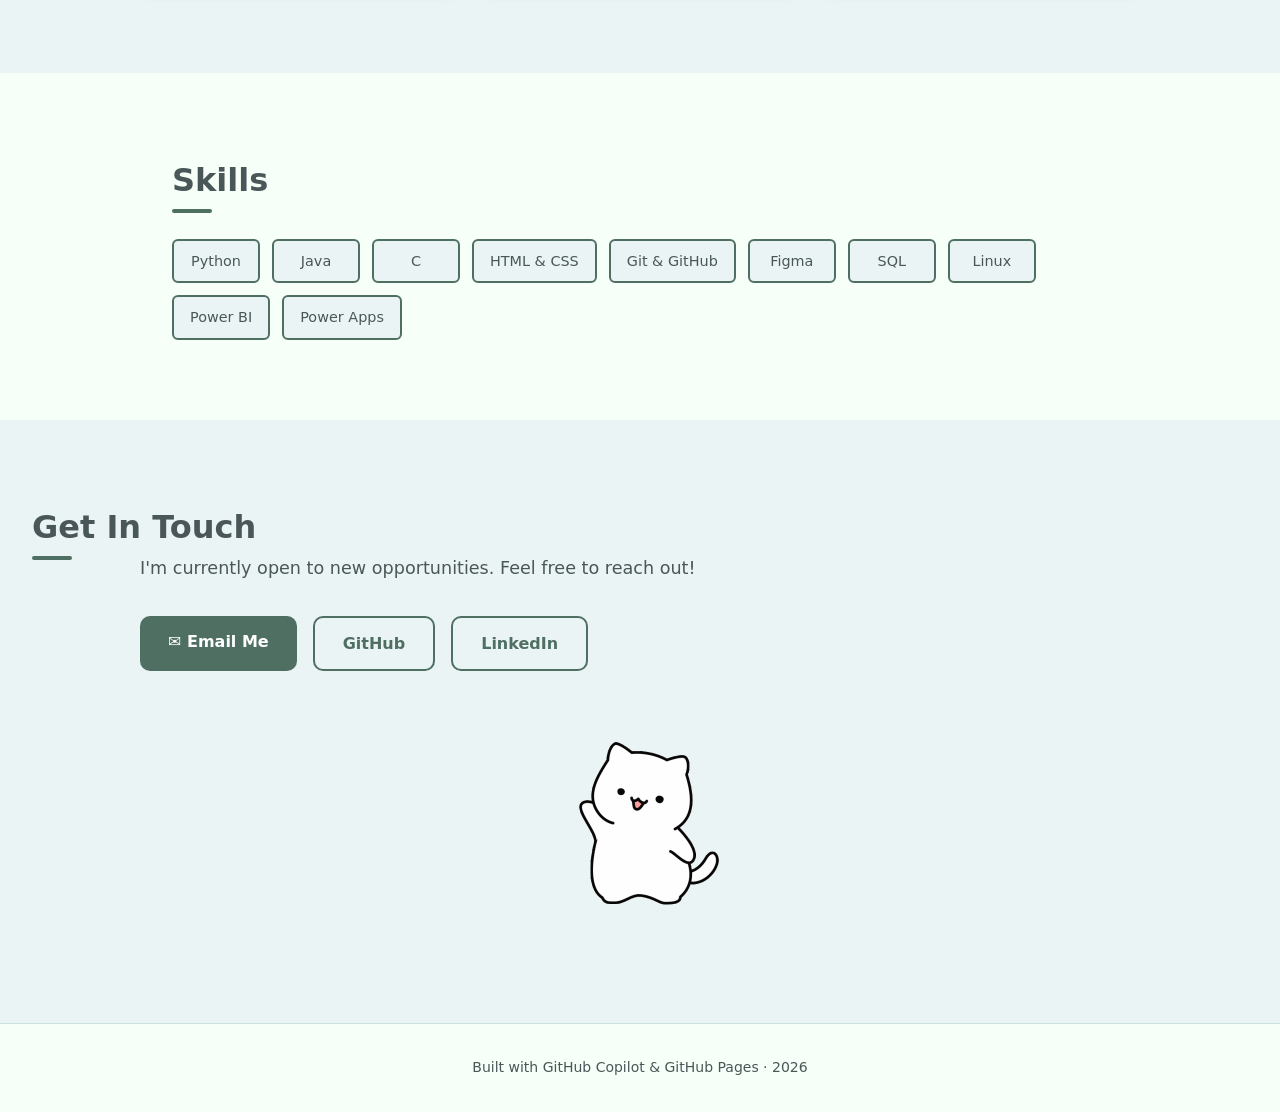
==== commit 95c07e8e: "Enhance profile interaction: add spinning effect to profile picture and coin burst animation on clic" ====
--- a/index.html
+++ b/index.html
@@ -44,7 +44,7 @@
              I’m a recent Information Technology graduate from Florida A&M University, with interests in computer forensics and data visualization, and I’m actively seeking opportunities to grow in the field.          
           </p>
         </div>
-      <div class="about-image">
+      <div class="about-image" role="button" tabindex="0" aria-label="Spin profile picture">
         <img src="images/headshot.jpg" alt="Headshot of Kendall Hill" class="about-photo" />
       </div>
         
@@ -93,6 +93,7 @@
           LinkedIn
         </a>
       </div>
+      <img src="images/cat_waving.gif" alt="Waving cat animation" class="contact-cat" />
     </section>
 
     <footer>
--- a/style.css
+++ b/style.css
@@ -357,6 +357,8 @@
   overflow: hidden;
   border: 3px solid var(--color-border);
   background: var(--color-bg-alt);
+  cursor: pointer;
+  perspective: 900px;
 }
 
 .about-photo {
@@ -364,6 +366,48 @@
   height: 100%;
   object-fit: cover;
   display: block;
+  transform-style: preserve-3d;
+  backface-visibility: hidden;
+}
+
+.about-image.is-spinning .about-photo {
+  animation: coinSpin 0.9s ease-in-out;
+}
+
+ .coin-particle {
+  position: fixed;
+  left: 0;
+  top: 0;
+  width: 0.95rem;
+  height: 0.95rem;
+  display: grid;
+  place-items: center;
+  border-radius: 50%;
+  background: transparent;
+  color: var(--color-accent);
+  font-size: 0.95rem;
+  text-shadow: 0 0 6px rgba(107, 144, 128, 0.25);
+  pointer-events: none;
+  z-index: 999;
+  will-change: transform, opacity;
+}
+
+@keyframes coinSpin {
+  0% {
+    transform: rotateY(0deg) scale(1);
+  }
+  25% {
+    transform: rotateY(90deg) scale(0.9);
+  }
+  50% {
+    transform: rotateY(180deg) scale(1.05);
+  }
+  75% {
+    transform: rotateY(270deg) scale(0.9);
+  }
+  100% {
+    transform: rotateY(360deg) scale(1);
+  }
 }
 
 /* ============================================================
@@ -378,22 +422,12 @@
 .project-card {
   position: relative;
   overflow: hidden;
-  background: transparent;
-  border: none;
-  border-radius: 0;
-  padding: 2rem 1.5rem;
-  box-shadow: none;
-  transition: transform var(--transition);
-}
-
-.project-card::before {
-  content: '';
-  position: absolute;
-  inset: -0.75rem -0.25rem;
-  background: url("images/plaque.png") center/100% 100% no-repeat;
-  opacity: 0.95;
-  transform: scale(1.08);
-  pointer-events: none;
+  background: var(--color-bg);
+  border: 2px solid var(--color-accent);
+  border-radius: var(--radius);
+  padding: 1.5rem;
+  box-shadow: var(--shadow);
+  transition: transform var(--transition), box-shadow var(--transition);
 }
 
 .project-card > * {
@@ -402,7 +436,8 @@
 }
 
 .project-card:hover {
-  transform: translateY(-3px) scale(1.01);
+  transform: translateY(-4px);
+  box-shadow: 0 8px 24px rgba(107, 144, 128, 0.18);
 }
 
 .project-card h3 {
@@ -414,6 +449,7 @@
 .project-card p {
   color: var(--color-text-muted);
   font-size: 0.95rem;
+  line-height: 1.7;
   margin-bottom: 1rem;
 }
 
@@ -495,6 +531,14 @@
   gap: 1rem;
 }
 
+.contact-cat {
+  display: block;
+  width: min(240px, 80vw);
+  margin: 2rem auto 0;
+  pointer-events: none;
+  user-select: none;
+}
+
 /* ============================================================
    FOOTER
    ============================================================ */
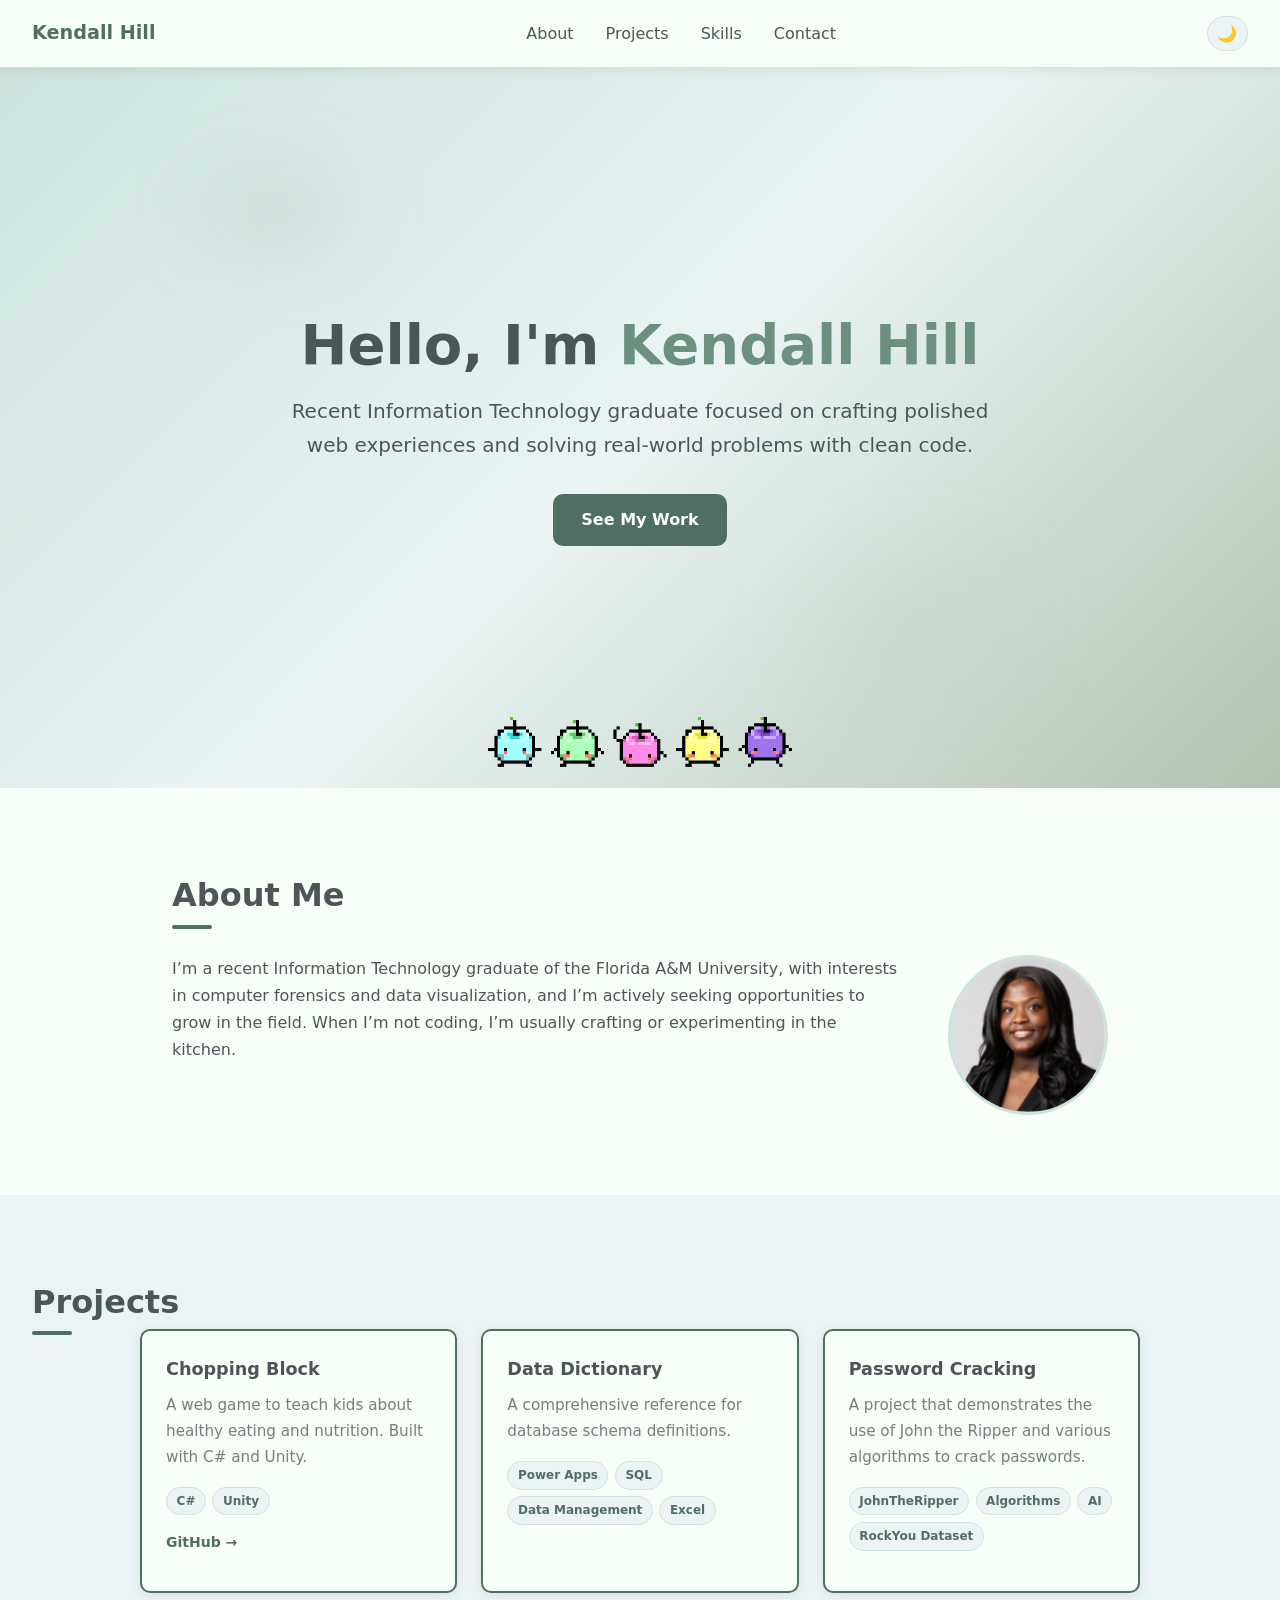
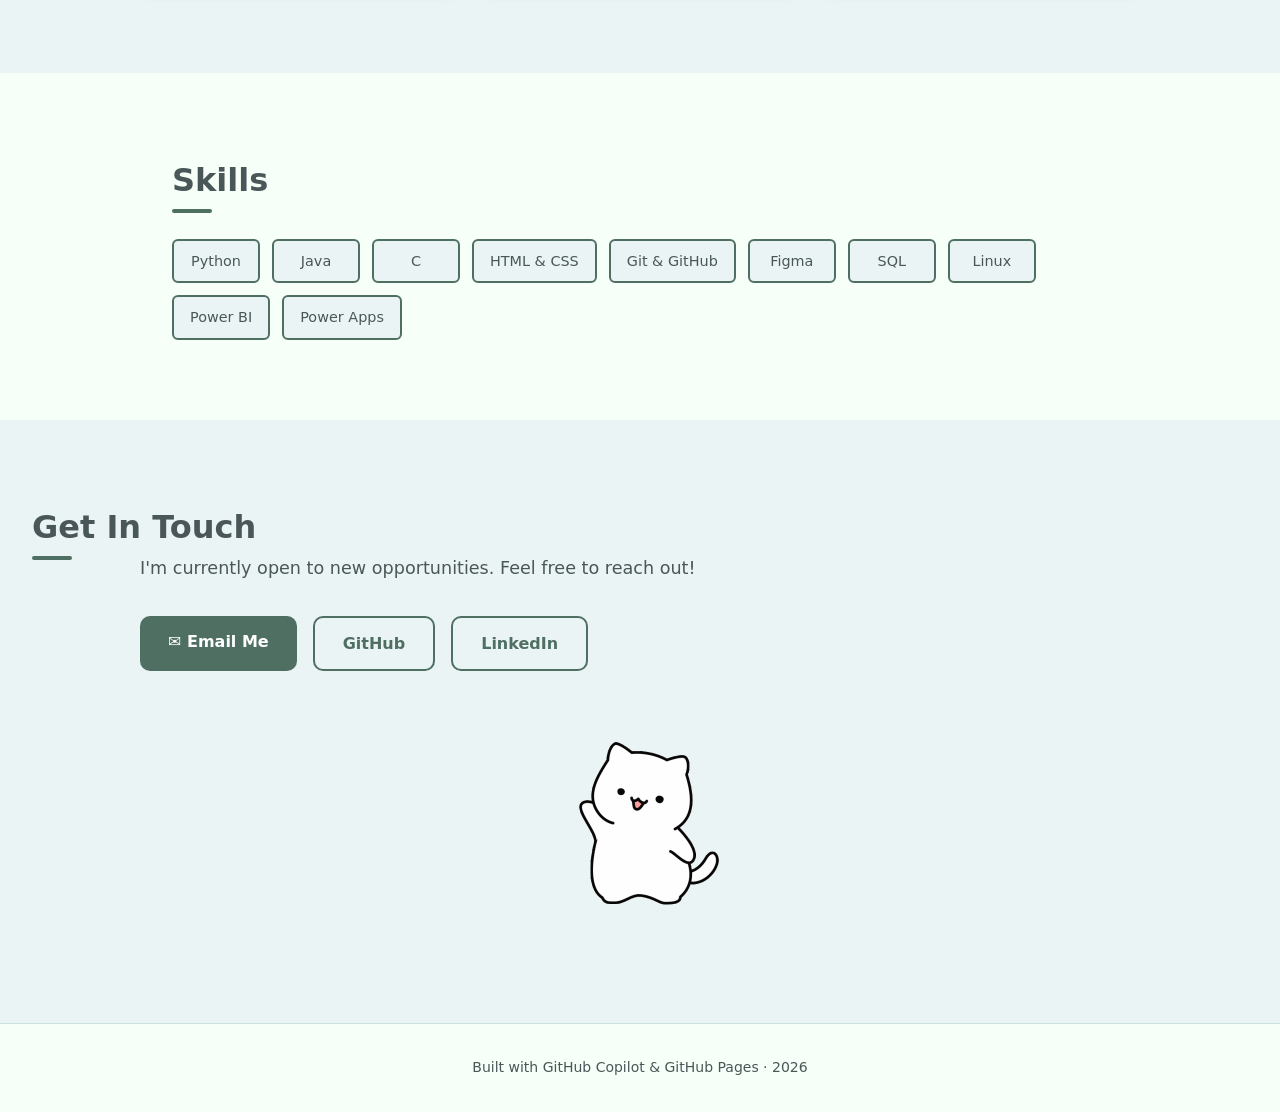
==== commit 0d3afb8b: "Update about section and enhance coin burst animation effects" ====
--- a/index.html
+++ b/index.html
@@ -41,7 +41,7 @@
       <div class="about-grid">
         <div class="about-text">
           <p>
-             I’m a recent Information Technology graduate from Florida A&M University, with interests in computer forensics and data visualization, and I’m actively seeking opportunities to grow in the field.          
+             I’m a recent Information Technology graduate of the Florida A&M University, with interests in computer forensics and data visualization, and I’m actively seeking opportunities to grow in the field. When I’m not coding, I’m usually crafting or experimenting in the kitchen.   
           </p>
         </div>
       <div class="about-image" role="button" tabindex="0" aria-label="Spin profile picture">
--- a/style.css
+++ b/style.css
@@ -378,15 +378,15 @@
   position: fixed;
   left: 0;
   top: 0;
-  width: 0.95rem;
-  height: 0.95rem;
+  width: 1.35rem;
+  height: 1.35rem;
   display: grid;
   place-items: center;
   border-radius: 50%;
   background: transparent;
   color: var(--color-accent);
-  font-size: 0.95rem;
-  text-shadow: 0 0 6px rgba(107, 144, 128, 0.25);
+  font-size: 1.35rem;
+  text-shadow: 0 0 6px rgba(193, 136, 189, 0.25);
   pointer-events: none;
   z-index: 999;
   will-change: transform, opacity;
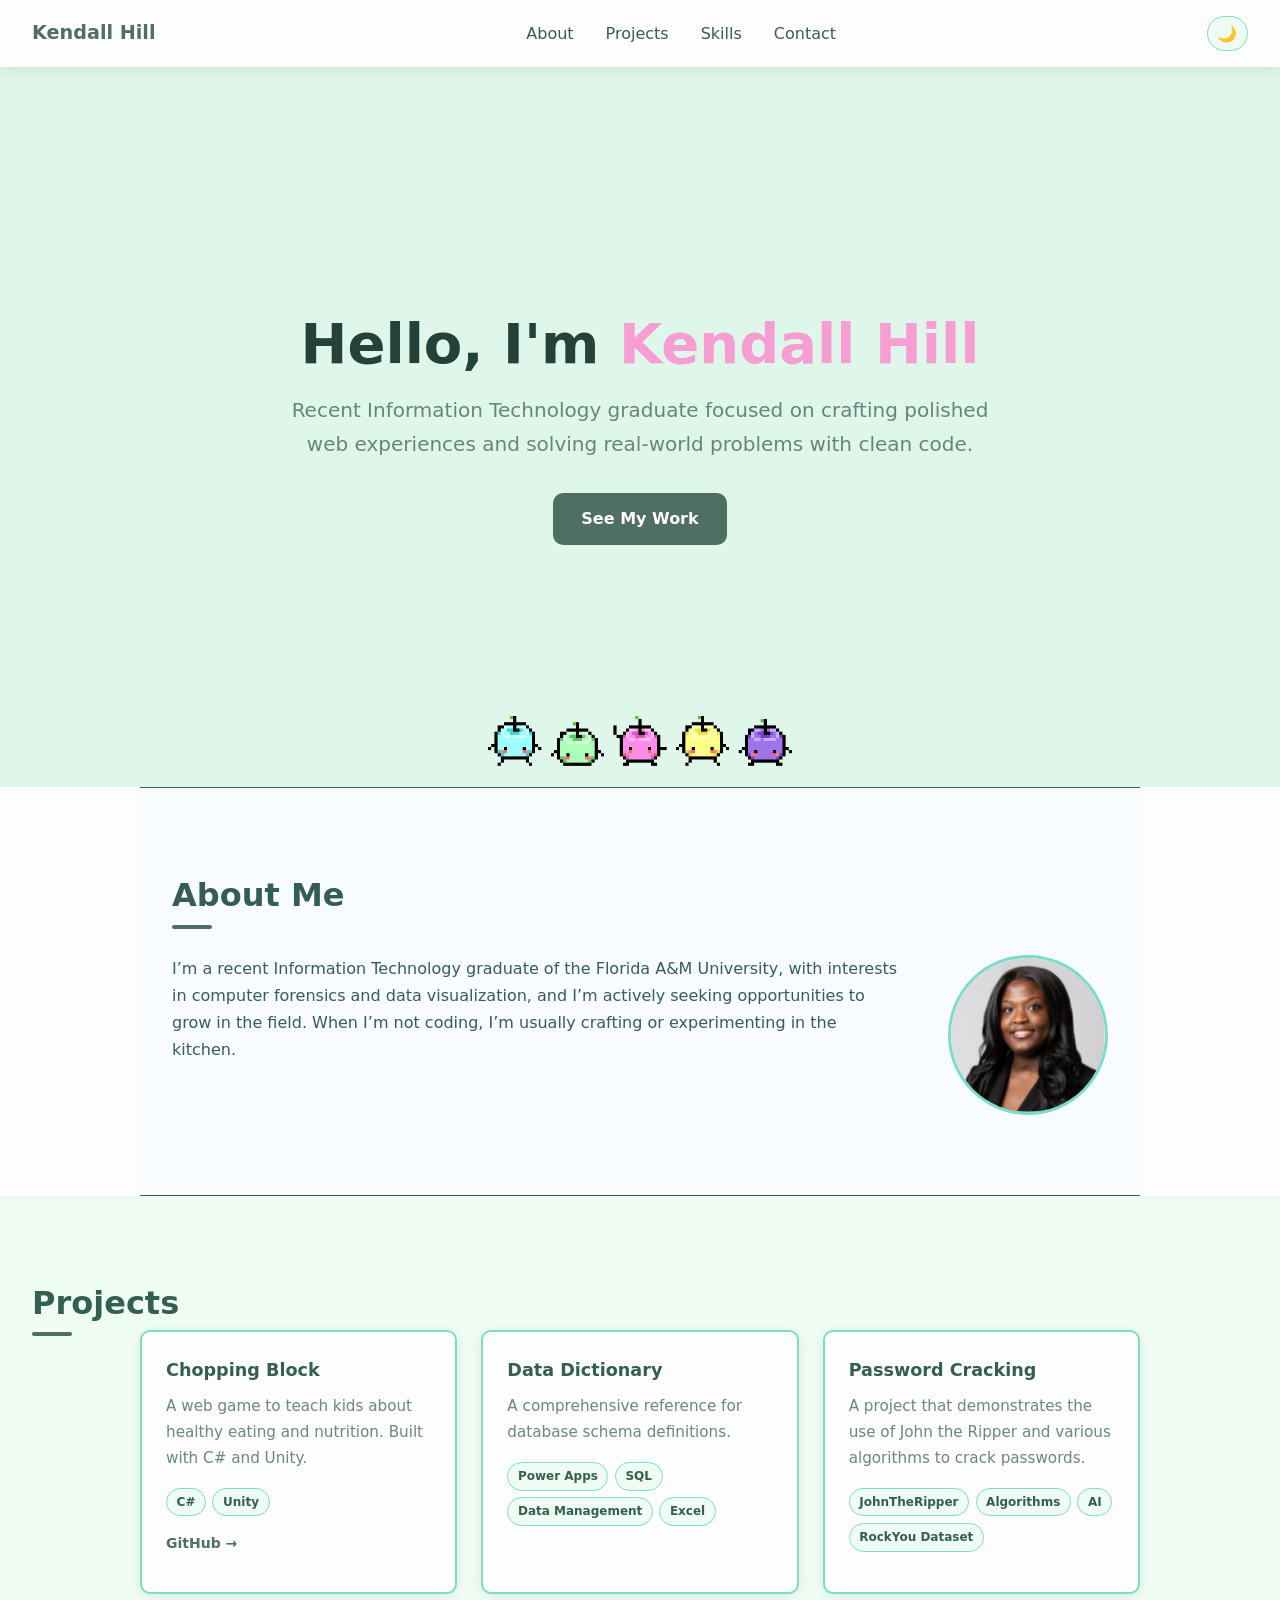
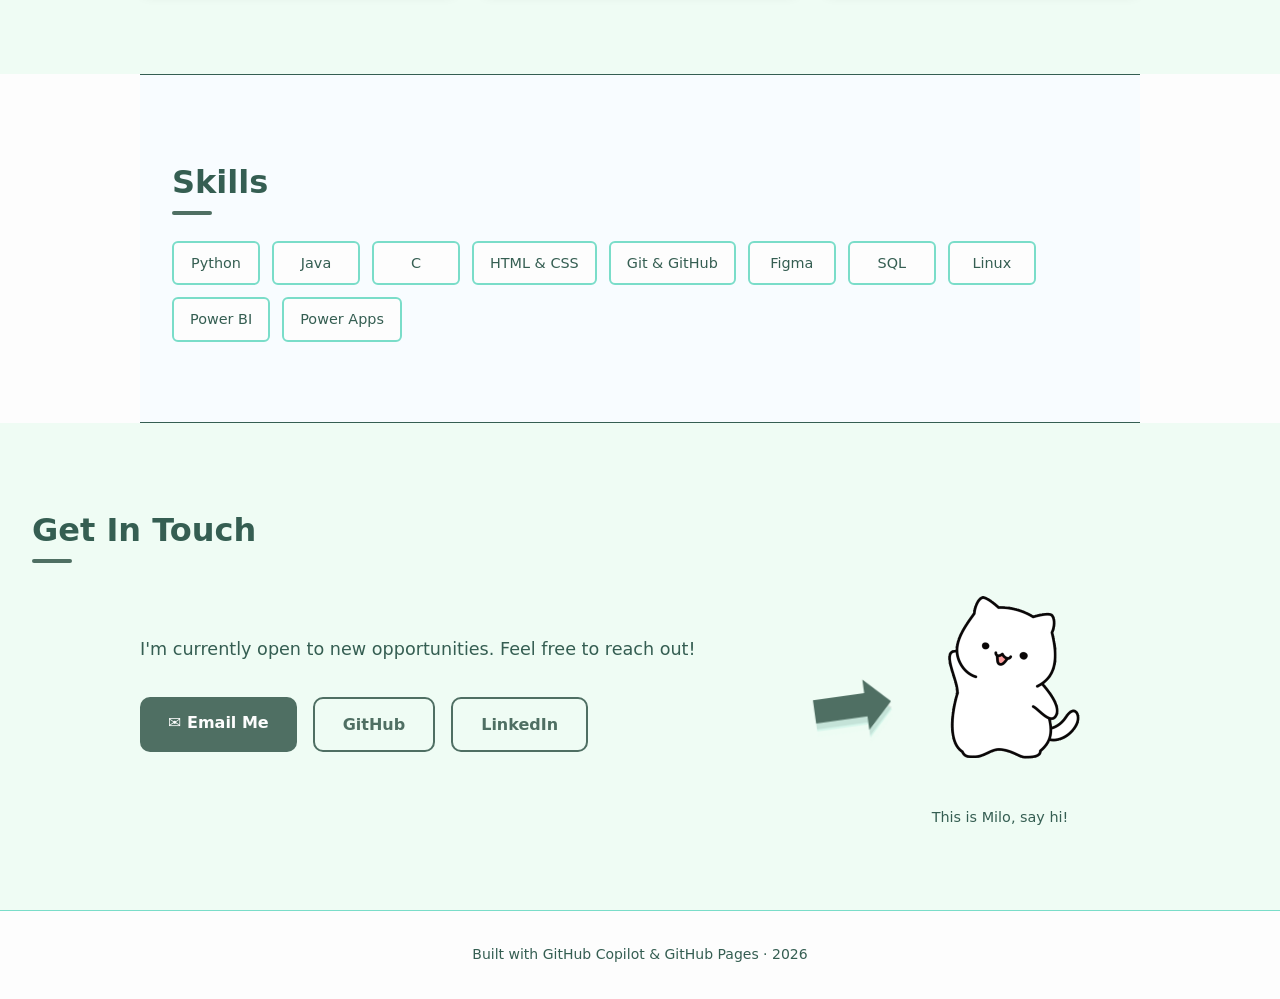
==== commit 00728828: "Add interactive cat feature and apology popup; update styles and layout" ====
--- a/index.html
+++ b/index.html
@@ -26,7 +26,7 @@
     ============================================================ -->
    <section class="hero" id="hero">
   <div class="hero-content">
-    <h1>Hello, I'm <span class="hero-name">Kendall Hill</span></h1>
+    <h1><span class="hero-greeting">Hello, I'm</span> <span class="hero-name">Kendall Hill</span></h1>
     <p class="hero-subtitle">Recent Information Technology graduate focused on crafting polished web experiences and solving real-world problems with clean code.</p>
     <a href="#projects" class="btn">See My Work</a>
   </div>
@@ -78,28 +78,40 @@
     <!-- ============================================================
          CONTACT
     ============================================================ -->
-    <section class="section section-alt" id="contact">
-      <h2>Get In Touch</h2>
+ <section class="section section-alt" id="contact">
+  <h2 id="contact-title">Get In Touch</h2>
+
+  <div class="contact-layout">
+    <div class="contact-content">
       <p class="contact-intro">
         I'm currently open to new opportunities. Feel free to reach out!
       </p>
+
       <div class="contact-links">
-        <!-- TODO: Add your real links -->
         <a href="mailto:kendall2.hill@famu.edu" class="btn">✉️ Email Me</a>
-        <a href="https://github.com/kendall-hill" class="btn btn-outline" target="_blank">
-          GitHub
-        </a>
-        <a href="https://linkedin.com/in/yourprofile" class="btn btn-outline" target="_blank">
-          LinkedIn
-        </a>
+        <a href="https://github.com/kendall-hill" class="btn btn-outline" target="_blank">GitHub</a>
+        <a href="https://linkedin.com/in/yourprofile" class="btn btn-outline" target="_blank">LinkedIn</a>
       </div>
-      <img src="images/cat_waving.gif" alt="Waving cat animation" class="contact-cat" />
-    </section>
+    </div>
+
+    <div class="contact-visual">
+      <div class="contact-arrow" aria-hidden="true">➡️</div>
+      <div class="milo-wrapper">
+        <img src="images/cat_waving.gif" alt="Waving cat animation" class="contact-cat" />
+        <p class="milo-caption">This is Milo, say hi!</p>
+        <p class="milo-treat hidden">Give Milo a treat and maybe he'll be nice.</p>
+      </div>
+    </div>
+  </div>
+</section>
+
 
     <footer>
       <p>Built with GitHub Copilot &amp; GitHub Pages · <span id="year"></span></p>
     </footer>
 
     <script src="script.js"></script>
+
+
   </body>
 </html>
--- a/style.css
+++ b/style.css
@@ -29,23 +29,23 @@
 }
 
    :root {
-  --color-bg: var(--mint-cream);
-  --color-bg-alt: var(--azure-mist);
-  --color-text: var(--iron-grey);
-  --color-text-muted: rgba(74, 87, 89, 0.76);
+    --color-bg: #fdfdfd;
+    --color-bg-alt: #effcf4;
+    --color-text: #355e52;
+    --color-text-muted: rgba(53, 94, 82, 0.74);
     --color-accent: #4f6f63;
-    --color-accent-hover: var(--jungle-teal);
-  --color-border: var(--frozen-water);
-  --cherry-blossom: #edafb8ff;
-  --powder-petal: #f7e1d7ff;
-  --dust-grey: #dedbd2ff;
-  --ash-grey: #b0c4b1ff;
-  --iron-grey: #4a5759ff;
-  --jungle-teal: #6b9080ff;
-  --muted-teal: #a4c3b2ff;
-  --frozen-water: #cce3deff;
-  --azure-mist: #eaf4f4ff;
-  --mint-cream: #f6fff8ff;
+    --color-accent-hover: #6b9080;
+    --color-border: #7addc9;
+    --cherry-blossom: #f6c3f4;
+    --powder-petal: #fff6b3;
+    --dust-grey: #effcf4;
+    --ash-grey: #7addc9;
+    --iron-grey: #355e52;
+    --jungle-teal: #6b9080;
+    --muted-teal: #a8f2f8;
+    --frozen-water: #a8f2f8;
+    --azure-mist: #effcf4;
+    --mint-cream: #fdfdfd;
   --font-main: 'Segoe UI', system-ui, sans-serif;
   --radius: 10px;
   --shadow: 0 2px 12px rgba(0, 0, 0, 0.08);
@@ -57,11 +57,11 @@
 :root[data-theme="dark"] {
   --color-bg: #24413a;
   --color-bg-alt: #355e52;
-  --color-text: var(--mint-cream);
-  --color-text-muted: rgba(246, 255, 248, 0.78);
-  --color-accent: var(--muted-teal);
-  --color-accent-hover: var(--frozen-water);
-  --color-border: #87a99a;
+  --color-text: #f8fcff;
+  --color-text-muted: rgba(248, 252, 255, 0.78);
+  --color-accent: #7addc9;
+  --color-accent-hover: #a8f2f8;
+  --color-border: #6b9080;
   --font-main: 'Segoe UI', system-ui, sans-serif;
   --radius: 10px;
   --shadow: 0 4px 24px rgba(10, 3, 20, 0.72);
@@ -127,7 +127,6 @@
   justify-content: space-between;
   padding: 1rem 2rem;
   background: var(--color-bg);
-  border-bottom: 1px solid var(--color-border);
   box-shadow: var(--shadow);
 }
 
@@ -165,37 +164,17 @@
   justify-content: center;
   text-align: center;
   padding: 4rem 2rem;
-  background: linear-gradient(135deg, var(--frozen-water) 0%, var(--azure-mist) 50%, var(--ash-grey) 100%);
+  background: #dff6ea;
   position: relative;
   overflow: hidden;
 }
 
 .hero::before {
-  content: '';
-  position: absolute;
-  top: 10%;
-  left: 10%;
-  width: 300px;
-  height: 150px;
-  background: radial-gradient(ellipse 150px 75px at 50% 50%, rgba(107, 144, 128, 0.22), transparent 70%);
-  border-radius: 50%;
-  filter: blur(40px);
-  pointer-events: none;
-  z-index: 0;
+  content: none;
 }
 
 .hero::after {
-  content: '';
-  position: absolute;
-  bottom: 10%;
-  right: 15%;
-  width: 350px;
-  height: 180px;
-  background: radial-gradient(ellipse 175px 90px at 50% 50%, rgba(164, 195, 178, 0.3), transparent 70%);
-  border-radius: 50%;
-  filter: blur(50px);
-  pointer-events: none;
-  z-index: 0;
+  content: none;
 }
 
 .hero-content {
@@ -224,7 +203,11 @@
   font-weight: 800;
   margin-bottom: 1rem;
   line-height: 1.2;
-  color: var(--iron-grey);
+  color: var(--color-text);
+}
+
+.hero-greeting {
+  color: #24413a;
 }
 
 
@@ -237,23 +220,15 @@
 }
 
 .hero-name {
-  color: var(--jungle-teal);
+  color: #f69ed2;
 }
 
 :root[data-theme="dark"] .hero-name {
-  color: var(--frozen-water);
+  color: #f6c3f4;
 }
 
 :root[data-theme="dark"] .hero {
-  background: linear-gradient(135deg, #24413a 0%, #32584f 48%, #6b9080 100%);
-}
-
-:root[data-theme="dark"] .hero::before {
-  background: radial-gradient(ellipse 150px 75px at 50% 50%, rgba(204, 227, 222, 0.28), transparent 70%);
-}
-
-:root[data-theme="dark"] .hero::after {
-  background: radial-gradient(ellipse 175px 90px at 50% 50%, rgba(246, 255, 248, 0.16), transparent 70%);
+  background: #355e52;
 }
 
 :root[data-theme="dark"] .hero-subtitle {
@@ -262,7 +237,7 @@
 
 .hero-subtitle {
   font-size: 1.25rem;
-  color: var(--iron-grey);
+  color: var(--color-text-muted);
   text-shadow: 0 1px 0 rgba(246, 255, 248, 0.36);
   margin-bottom: 2rem;
 }
@@ -274,7 +249,7 @@
   display: inline-block;
   padding: 0.75rem 1.75rem;
   background: var(--color-accent);
-  color: #ffffff !important;
+  color: #fdfdfd !important;
   border-radius: var(--radius);
   font-weight: 600;
   transition: background var(--transition), transform var(--transition);
@@ -293,7 +268,7 @@
 
 .btn-outline:hover {
   background: var(--color-accent);
-  color: var(--iron-grey) !important;
+  color: #fdfdfd !important;
 }
 
 /* ============================================================
@@ -303,15 +278,35 @@
   padding: 5rem 2rem;
   max-width: 1000px;
   margin: 0 auto;
+  background: #f8fcff;
+}
+
+#about.section {
+  border-top: 1.5px solid var(--color-text);
+  border-bottom: 1.5px solid var(--color-text);
+}
+
+#skills.section {
+  border-top: 1.5px solid var(--color-text);
+  border-bottom: 1.5px solid var(--color-text);
 }
 
 .section-alt {
-  background: var(--color-bg-alt);
+  background: #effcf4;
   max-width: 100%;
   padding: 5rem 2rem;
 }
 
+#projects.section-alt,
+#contact.section-alt {
+  position: relative;
+  overflow: hidden;
+  background: #effcf4;
+}
+
 .section-alt > * {
+  position: relative;
+  z-index: 1;
   max-width: 1000px;
   margin: 0 auto;
 }
@@ -422,8 +417,8 @@
 .project-card {
   position: relative;
   overflow: hidden;
-  background: var(--color-bg);
-  border: 2px solid var(--color-accent);
+  background: #fdfdfd;
+  border: 2px solid var(--color-border);
   border-radius: var(--radius);
   padding: 1.5rem;
   box-shadow: var(--shadow);
@@ -437,7 +432,7 @@
 
 .project-card:hover {
   transform: translateY(-4px);
-  box-shadow: 0 8px 24px rgba(107, 144, 128, 0.18);
+  box-shadow: 0 8px 24px rgba(122, 221, 201, 0.22);
 }
 
 .project-card h3 {
@@ -464,10 +459,10 @@
   font-size: 0.75rem;
   font-weight: 600;
   padding: 0.2rem 0.6rem;
-  background: var(--color-bg-alt);
+  background: #effcf4;
   border: 1px solid var(--color-border);
   border-radius: 999px;
-  color: var(--color-accent);
+  color: var(--color-text);
 }
 
 .project-links {
@@ -495,8 +490,8 @@
   justify-content: center;
   min-width: 5.5rem;
   padding: 0.5rem 1rem;
-  background: var(--color-bg-alt);
-  border: 2px solid var(--color-accent);
+  background: #fdfdfd;
+  border: 2px solid var(--color-border);
   border-radius: 6px;
   color: var(--color-text);
   font-size: 0.9rem;
@@ -507,7 +502,7 @@
 
 .skill-badge:hover {
   transform: translateY(-2px);
-  box-shadow: 0 8px 18px rgba(79, 111, 99, 0.18);
+  box-shadow: 0 8px 18px rgba(122, 221, 201, 0.22);
   background: var(--color-bg);
 }
 
@@ -520,7 +515,7 @@
    CONTACT
    ============================================================ */
 .contact-intro {
-  color: var(--iron-grey);
+  color: var(--color-text);
   margin-bottom: 2rem;
   font-size: 1.1rem;
 }
@@ -529,14 +524,48 @@
   display: flex;
   flex-wrap: wrap;
   gap: 1rem;
+}
+
+.contact-layout {
+  display: grid;
+  grid-template-columns: minmax(0, 1fr) auto;
+  align-items: center;
+  gap: 2rem;
+}
+
+.contact-content {
+  max-width: 42rem;
+}
+
+.contact-visual {
+  position: relative;
+  display: flex;
+  align-items: center;
+  justify-content: center;
+  min-width: min(280px, 36vw);
+}
+
+.contact-arrow {
+  position: absolute;
+  left: -3.25rem;
+  top: 35%;
+  font-size: clamp(4rem, 8vw, 6.5rem);
+  line-height: 1;
+  color: var(--color-accent);
+  transform: rotate(-8deg);
+  text-shadow: 0 6px 0 rgba(0, 0, 0, 0.08);
+  filter: drop-shadow(0 8px 0 rgba(122, 221, 201, 0.22));
+  animation: arrowWiggle 1.8s ease-in-out infinite;
+  user-select: none;
 }
 
 .contact-cat {
   display: block;
   width: min(240px, 80vw);
-  margin: 2rem auto 0;
-  pointer-events: none;
+  margin: 0;
+  pointer-events: auto;
   user-select: none;
+  cursor: url("data:image/svg+xml,%3Csvg xmlns='http://www.w3.org/2000/svg' width='32' height='32' viewBox='0 0 32 32'%3E%3Ctext x='2' y='24' font-size='22'%3E%F0%9F%91%89%3C/text%3E%3C/svg%3E") 4 0, pointer;
 }
 
 /* ============================================================
@@ -560,8 +589,222 @@
     grid-template-columns: 1fr;
   }
 
+  .contact-layout {
+    grid-template-columns: 1fr;
+  }
+
+  .contact-visual {
+    justify-content: flex-start;
+    min-width: 0;
+    padding-left: 1rem;
+  }
+
+  .contact-arrow {
+    left: 0;
+    top: -2rem;
+    transform: rotate(0deg);
+  }
+
+  .milo-angry-cat {
+    top: -1.8rem;
+    left: 14%;
+    width: min(160px, 44vw);
+  }
+
   .avatar-placeholder {
     width: 20px;
     height: 20px;
   }
 }
+
+/* Cat message bubble */
+.cat-message {
+  position: fixed;
+  transform: translate(-50%, -10px);
+  background: var(--color-bg-alt);
+  border: 1px solid var(--color-border);
+  padding: 0.5rem 0.75rem;
+  border-radius: 10px;
+  font-size: 0.9rem;
+  color: var(--color-text);
+  opacity: 0;
+  transition: opacity 0.25s ease, transform 0.25s ease;
+  z-index: 9999;
+  pointer-events: none;
+  max-width: 200px;
+  text-align: center;
+}
+/* Speech bubble tail */
+
+.cat-message::after {
+  content: "";
+  position: absolute;
+  bottom: -8px;
+  left: 50%;
+  transform: translateX(-50%);
+  border-left: 8px solid transparent;
+  border-right: 8px solid transparent;
+  border-top: 8px solid var(--color-bg-alt);
+}
+
+.cat-message.is-visible {
+  opacity: 1;
+  transform: translate(-50%, -18px);
+}
+
+.milo-wrapper {
+  display: flex;
+  flex-direction: column;
+  align-items: center;
+  text-align: center;
+}
+
+.milo-caption {
+  margin-top: 0.5rem;
+  font-size: 0.9rem;
+  color: var(--iron-grey);
+}
+
+.shredded {
+  display: inline-block;
+  color: var(--color-text);
+  position: relative;
+  animation: shredEffect 0.6s ease forwards;
+}
+
+@keyframes shredEffect {
+  0% { transform: rotate(0deg) scale(1); opacity: 1; }
+  40% { transform: rotate(-6deg) scale(1.05); }
+  70% { transform: rotate(6deg) scale(0.95); }
+  100% {
+    opacity: 0;
+    transform: rotate(12deg) translateY(20px) scale(0.8);
+    filter: blur(3px);
+  }
+}
+
+.page-destroyed {
+  animation: vanishPage 0.8s ease forwards;
+}
+
+@keyframes vanishPage {
+  0% { opacity: 1; }
+  40% { opacity: 0.4; filter: blur(2px); }
+  100% { opacity: 0; filter: blur(6px); pointer-events: none; }
+}
+
+@keyframes arrowWiggle {
+  0%, 100% {
+    transform: rotate(-8deg) translateY(0);
+  }
+  50% {
+    transform: rotate(-8deg) translateY(-6px);
+  }
+}
+
+.hidden {
+  display: none !important;
+}
+
+#milo-overlay {
+  position: fixed;
+  inset: 0;
+  z-index: 10000;
+  display: grid;
+  place-items: center;
+  padding: 2rem;
+  background: rgba(17, 24, 28, 0.68);
+  backdrop-filter: blur(6px);
+}
+
+.milo-popup {
+  display: flex;
+  flex-direction: column;
+  align-items: center;
+  gap: 1rem;
+}
+
+.milo-popup-art {
+  position: relative;
+  width: min(680px, 92vw);
+}
+
+.milo-browser {
+  display: block;
+  width: 100%;
+  height: auto;
+  filter: drop-shadow(0 24px 40px rgba(53, 80, 166, 0.16));
+}
+
+.milo-angry-cat {
+  position: absolute;
+  top: -1.1rem;
+  left: 18%;
+  width: min(190px, 36vw);
+  transform: translateX(-60%) translateY(70%);
+  z-index: 1;
+  filter: drop-shadow(0 12px 18px rgba(0, 0, 0, 0.25));
+}
+
+.milo-popup-copy {
+  position: absolute;
+  left: 50%;
+  top: 53%;
+  transform: translate(-30%, -50%);
+  display: flex;
+  flex-direction: column;
+  align-items: center;
+  gap: 0.4rem;
+}
+
+.milo-final-message {
+  margin: 0;
+  font-size: clamp(1.4rem, 3.5vw, 2.3rem);
+  font-weight: 800;
+  text-align: center;
+  color: #355e52;
+  text-shadow: 0 2px 0 rgba(248, 252, 255, 0.55);
+}
+
+.milo-sub-message {
+  margin: 0;
+  font-size: clamp(1rem, 2.2vw, 1.3rem);
+  font-weight: 600;
+  text-align: center;
+  color: #4f6f63;
+}
+
+.milo-box {
+  display: flex;
+  flex-direction: column;
+  align-items: center;
+  gap: 1.2rem;
+}
+
+.milo-apologize {
+  padding: 0.75rem 1.5rem;
+  font-size: 1.1rem;
+  border-radius: 10px;
+  border: 2px solid var(--color-border);
+  background: var(--color-accent);
+  color: #fdfdfd;
+  cursor: pointer;
+  transition: transform 0.25s ease, background 0.25s ease;
+}
+
+.milo-apologize:hover {
+  transform: translateY(-3px);
+  background: var(--color-accent-hover);
+}
+
+#milo-apology-btn {
+  --runaway-x: 0px;
+  --runaway-y: 0px;
+  position: relative;
+  transform: translate(var(--runaway-x), var(--runaway-y));
+  will-change: transform;
+}
+
+#milo-apology-btn:hover {
+  transform: translate(var(--runaway-x), calc(var(--runaway-y) - 3px));
+}
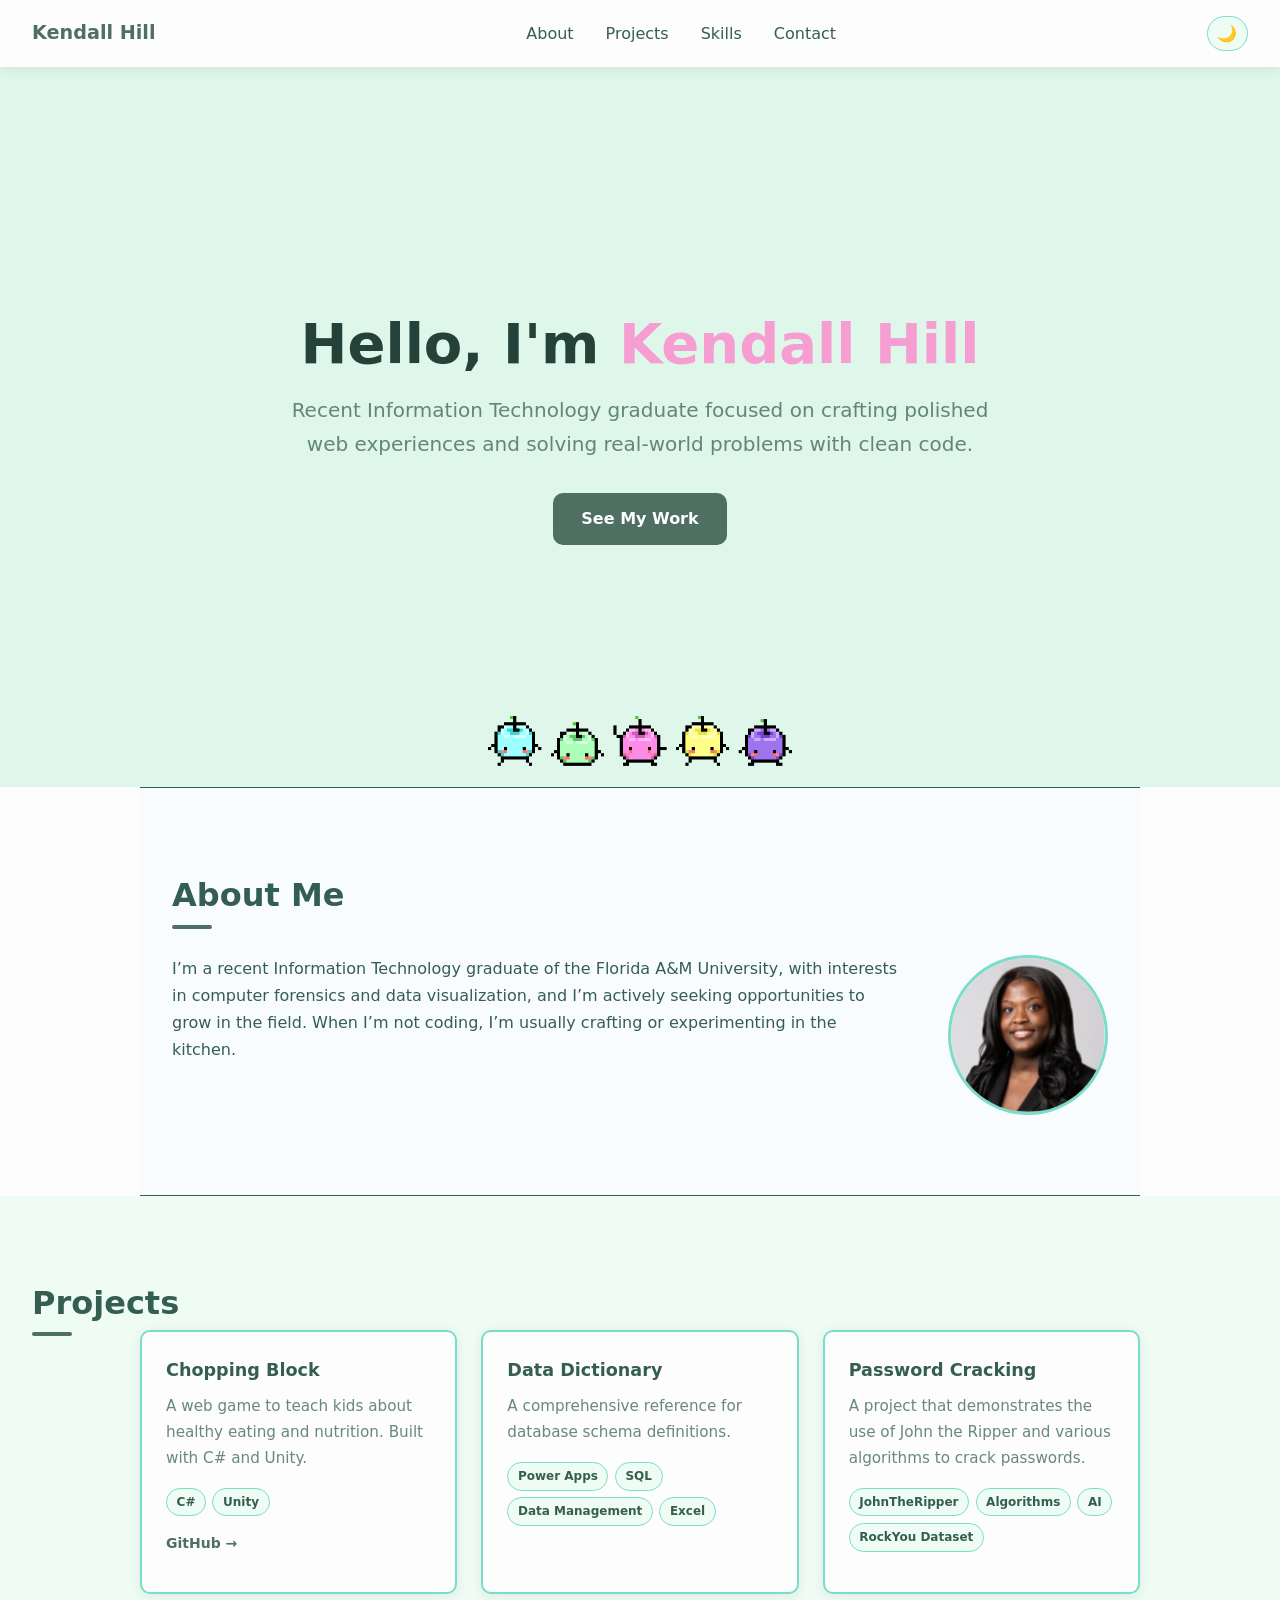
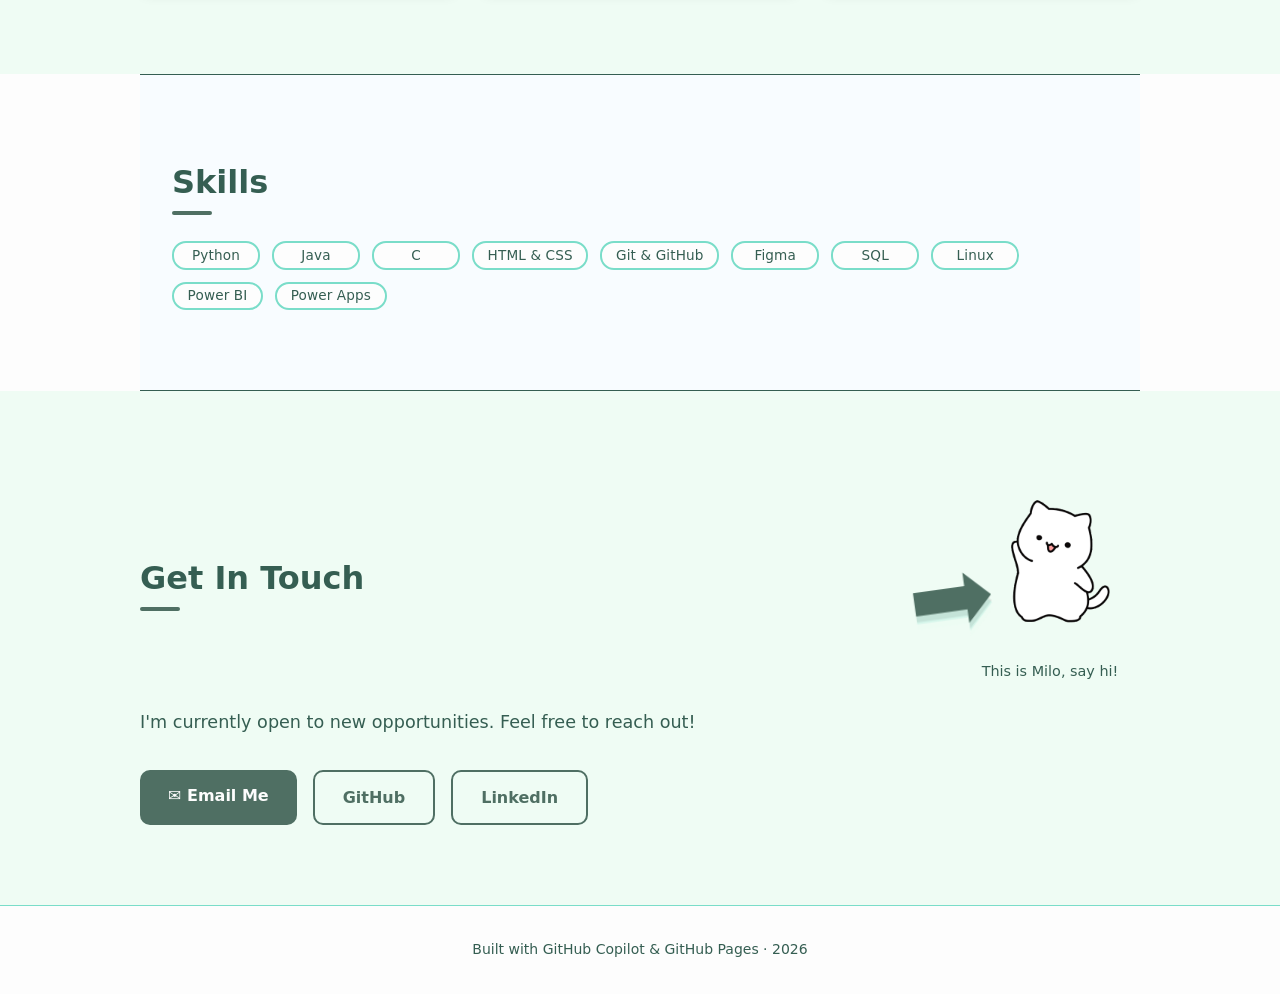
==== commit 213c3705: "Implement responsive hamburger menu for navigation; enhance mobile styles" ====
--- a/index.html
+++ b/index.html
@@ -12,7 +12,12 @@
     ============================================================ -->
     <nav class="navbar">
       <span class="nav-logo">Kendall Hill</span>
-      <ul class="nav-links">
+      <button class="hamburger" id="hamburger-btn" aria-label="Toggle navigation menu" aria-expanded="false">
+        <span class="hamburger-line"></span>
+        <span class="hamburger-line"></span>
+        <span class="hamburger-line"></span>
+      </button>
+      <ul class="nav-links" id="nav-links">
         <li><a href="#about">About</a></li>
         <li><a href="#projects">Projects</a></li>
         <li><a href="#skills">Skills</a></li>
@@ -79,7 +84,18 @@
          CONTACT
     ============================================================ -->
  <section class="section section-alt" id="contact">
-  <h2 id="contact-title">Get In Touch</h2>
+  <div class="contact-heading-row">
+    <h2 id="contact-title">Get In Touch</h2>
+
+    <div class="contact-visual contact-visual-heading">
+      <div class="contact-arrow" aria-hidden="true">➡️</div>
+      <div class="milo-wrapper">
+        <img src="images/cat_waving.gif" alt="Waving cat animation" class="contact-cat" />
+        <p class="milo-caption">This is Milo, say hi!</p>
+        <p class="milo-treat hidden">Give Milo a treat and maybe he'll be nice.</p>
+      </div>
+    </div>
+  </div>
 
   <div class="contact-layout">
     <div class="contact-content">
@@ -91,15 +107,6 @@
         <a href="mailto:kendall2.hill@famu.edu" class="btn">✉️ Email Me</a>
         <a href="https://github.com/kendall-hill" class="btn btn-outline" target="_blank">GitHub</a>
         <a href="https://linkedin.com/in/yourprofile" class="btn btn-outline" target="_blank">LinkedIn</a>
-      </div>
-    </div>
-
-    <div class="contact-visual">
-      <div class="contact-arrow" aria-hidden="true">➡️</div>
-      <div class="milo-wrapper">
-        <img src="images/cat_waving.gif" alt="Waving cat animation" class="contact-cat" />
-        <p class="milo-caption">This is Milo, say hi!</p>
-        <p class="milo-treat hidden">Give Milo a treat and maybe he'll be nice.</p>
       </div>
     </div>
   </div>
--- a/style.css
+++ b/style.css
@@ -31,11 +31,20 @@
    :root {
     --color-bg: #fdfdfd;
     --color-bg-alt: #effcf4;
+    --color-surface: #f8fcff;
+    --color-surface-alt: #effcf4;
+    --color-hero-bg: #dff6ea;
     --color-text: #355e52;
     --color-text-muted: rgba(53, 94, 82, 0.74);
     --color-accent: #4f6f63;
     --color-accent-hover: #6b9080;
     --color-border: #7addc9;
+    --color-heading: #24413a;
+    --color-heading-accent: #f69ed2;
+    --color-heading-accent-strong: #f6c3f4;
+    --color-copy: #355e52;
+    --color-copy-strong: #4f6f63;
+    --color-panel: #fdfdfd;
     --cherry-blossom: #f6c3f4;
     --powder-petal: #fff6b3;
     --dust-grey: #effcf4;
@@ -55,17 +64,31 @@
 /* Dark mode theme using CSS custom properties. Toggle by setting
   data-theme="dark" on the <html> or <body> element. */
 :root[data-theme="dark"] {
-  --color-bg: #24413a;
-  --color-bg-alt: #355e52;
-  --color-text: #f8fcff;
-  --color-text-muted: rgba(248, 252, 255, 0.78);
-  --color-accent: #7addc9;
-  --color-accent-hover: #a8f2f8;
-  --color-border: #6b9080;
+  --color-bg: #21131d;
+  --color-bg-alt: #2f1a29;
+  --color-surface: #1a1017;
+  --color-surface-alt: #2b1824;
+  --color-hero-bg: #26141f;
+  --color-text: #fdf7fb;
+  --color-text-muted: rgba(253, 247, 251, 0.78);
+  --color-accent: #fff6b3;
+  --color-accent-hover: #f6c3f4;
+  --color-border: #f69ed2;
+  --color-heading: #fdf7fb;
+  --color-heading-accent: #fff6b3;
+  --color-heading-accent-strong: #f6c3f4;
+  --color-copy: #f7ddeb;
+  --color-copy-strong: #fff6b3;
+  --color-panel: #2b1824;
   --font-main: 'Segoe UI', system-ui, sans-serif;
   --radius: 10px;
-  --shadow: 0 4px 24px rgba(10, 3, 20, 0.72);
+  --shadow: 0 4px 24px rgba(8, 5, 12, 0.72);
   --transition: 0.2s ease;
+}
+
+:root[data-theme="dark"] .hero .btn {
+  background: #d2b34a;
+  color: #21131d !important;
 }
 
 .dark-mode-toggle {
@@ -82,7 +105,7 @@
 .dark-mode-toggle:hover {
   transform: translateY(-1px);
   background: var(--color-accent);
-  color: var(--iron-grey);
+  color: var(--color-heading);
 }
 
 /* ============================================================
@@ -151,8 +174,69 @@
   color: var(--color-accent);
 }
 
-/* TODO: The nav isn't responsive on mobile yet.
-   Ask Copilot: "Make this navbar collapse into a hamburger menu on small screens" */
+/* Hamburger Menu */
+.hamburger {
+  display: none;
+  flex-direction: column;
+  background: transparent;
+  border: none;
+  cursor: pointer;
+  gap: 6px;
+  margin-right: 1rem;
+}
+
+.hamburger-line {
+  width: 24px;
+  height: 3px;
+  background: var(--color-text);
+  border-radius: 2px;
+  transition: all 0.3s ease;
+}
+
+.hamburger.is-active .hamburger-line:nth-child(1) {
+  transform: rotate(45deg) translate(10px, 10px);
+}
+
+.hamburger.is-active .hamburger-line:nth-child(2) {
+  opacity: 0;
+}
+
+.hamburger.is-active .hamburger-line:nth-child(3) {
+  transform: rotate(-45deg) translate(8px, -8px);
+}
+
+@media (max-width: 768px) {
+  .hamburger {
+    display: flex;
+  }
+  
+  .nav-links {
+    position: absolute;
+    top: 100%;
+    left: 0;
+    right: 0;
+    background: var(--color-bg);
+    flex-direction: column;
+    gap: 0;
+    border-bottom: 1px solid var(--color-border);
+    max-height: 0;
+    overflow: hidden;
+    transition: max-height 0.3s ease;
+  }
+  
+  .nav-links.is-active {
+    max-height: 300px;
+  }
+  
+  .nav-links li {
+    padding: 1rem 2rem;
+    border-bottom: 1px solid var(--color-border);
+  }
+  
+  .nav-links a {
+    display: block;
+  }
+}
 
 /* ============================================================
    HERO
@@ -164,7 +248,7 @@
   justify-content: center;
   text-align: center;
   padding: 4rem 2rem;
-  background: #dff6ea;
+  background: var(--color-hero-bg);
   position: relative;
   overflow: hidden;
 }
@@ -203,42 +287,26 @@
   font-weight: 800;
   margin-bottom: 1rem;
   line-height: 1.2;
-  color: var(--color-text);
+  color: var(--color-heading);
 }
 
 .hero-greeting {
-  color: #24413a;
-}
-
-
-:root[data-theme="dark"] .hero h1 {
-  color: var(--mint-cream);
-}
+  color: var(--color-heading);
+}
+
 
 .highlight {
   color: var(--color-accent);
 }
 
 .hero-name {
-  color: #f69ed2;
-}
-
-:root[data-theme="dark"] .hero-name {
-  color: #f6c3f4;
-}
-
-:root[data-theme="dark"] .hero {
-  background: #355e52;
-}
-
-:root[data-theme="dark"] .hero-subtitle {
-  color: var(--mint-cream);
+  color: var(--color-heading-accent);
 }
 
 .hero-subtitle {
   font-size: 1.25rem;
   color: var(--color-text-muted);
-  text-shadow: 0 1px 0 rgba(246, 255, 248, 0.36);
+  text-shadow: 0 1px 0 rgba(255, 255, 255, 0.18);
   margin-bottom: 2rem;
 }
 
@@ -278,7 +346,7 @@
   padding: 5rem 2rem;
   max-width: 1000px;
   margin: 0 auto;
-  background: #f8fcff;
+  background: var(--color-surface);
 }
 
 #about.section {
@@ -292,7 +360,7 @@
 }
 
 .section-alt {
-  background: #effcf4;
+  background: var(--color-surface-alt);
   max-width: 100%;
   padding: 5rem 2rem;
 }
@@ -301,7 +369,7 @@
 #contact.section-alt {
   position: relative;
   overflow: hidden;
-  background: #effcf4;
+  background: var(--color-surface-alt);
 }
 
 .section-alt > * {
@@ -381,7 +449,7 @@
   background: transparent;
   color: var(--color-accent);
   font-size: 1.35rem;
-  text-shadow: 0 0 6px rgba(193, 136, 189, 0.25);
+  text-shadow: 0 0 6px rgba(246, 195, 244, 0.25);
   pointer-events: none;
   z-index: 999;
   will-change: transform, opacity;
@@ -417,7 +485,7 @@
 .project-card {
   position: relative;
   overflow: hidden;
-  background: #fdfdfd;
+  background: var(--color-panel);
   border: 2px solid var(--color-border);
   border-radius: var(--radius);
   padding: 1.5rem;
@@ -459,7 +527,7 @@
   font-size: 0.75rem;
   font-weight: 600;
   padding: 0.2rem 0.6rem;
-  background: #effcf4;
+  background: var(--color-surface-alt);
   border: 1px solid var(--color-border);
   border-radius: 999px;
   color: var(--color-text);
@@ -489,21 +557,24 @@
   align-items: center;
   justify-content: center;
   min-width: 5.5rem;
-  padding: 0.5rem 1rem;
-  background: #fdfdfd;
+  padding: 0.35rem 0.85rem;
+  background: var(--color-panel);
   border: 2px solid var(--color-border);
-  border-radius: 6px;
+  border-radius: 14px;
   color: var(--color-text);
-  font-size: 0.9rem;
+  font-size: 0.85rem;
   font-weight: 500;
   cursor: default;
-  transition: transform var(--transition), box-shadow var(--transition), background var(--transition), color var(--transition);
+  line-height: 1;
+  box-shadow: none;
+  letter-spacing: 0.01em;
+  transition: background var(--transition), color var(--transition), border-color var(--transition);
 }
 
 .skill-badge:hover {
-  transform: translateY(-2px);
-  box-shadow: 0 8px 18px rgba(122, 221, 201, 0.22);
-  background: var(--color-bg);
+  background: var(--color-surface-alt);
+  color: var(--color-accent);
+  border-color: var(--color-accent);
 }
 
 .skill-badge:focus-visible {
@@ -520,6 +591,18 @@
   font-size: 1.1rem;
 }
 
+.contact-heading-row {
+  display: flex;
+  align-items: center;
+  justify-content: space-between;
+  gap: 1.5rem;
+  margin-bottom: 1.5rem;
+}
+
+.contact-heading-row h2 {
+  margin-bottom: 0;
+}
+
 .contact-links {
   display: flex;
   flex-wrap: wrap;
@@ -543,6 +626,11 @@
   align-items: center;
   justify-content: center;
   min-width: min(280px, 36vw);
+}
+
+.contact-visual-heading {
+  min-width: 0;
+  flex-shrink: 0;
 }
 
 .contact-arrow {
@@ -568,21 +656,25 @@
   cursor: url("data:image/svg+xml,%3Csvg xmlns='http://www.w3.org/2000/svg' width='32' height='32' viewBox='0 0 32 32'%3E%3Ctext x='2' y='24' font-size='22'%3E%F0%9F%91%89%3C/text%3E%3C/svg%3E") 4 0, pointer;
 }
 
+.contact-visual-heading .contact-cat {
+  width: min(180px, 34vw);
+}
+
 /* ============================================================
    FOOTER
    ============================================================ */
 footer {
   text-align: center;
   padding: 2rem;
-  color: var(--iron-grey);
+  color: var(--color-copy);
   font-size: 0.875rem;
   border-top: 1px solid var(--color-border);
 }
 
 /* ============================================================
    RESPONSIVE
-   TODO: This is a start, but there's more to do on mobile.
-   Ask Copilot: "Improve the responsive styles for screens under 600px"
+   Optimized for screens under 600px with hamburger menu,
+   single-column layouts, and adjusted typography.
    ============================================================ */
 @media (max-width: 768px) {
   .about-grid {
@@ -593,10 +685,20 @@
     grid-template-columns: 1fr;
   }
 
+  .contact-heading-row {
+    flex-direction: column;
+    align-items: flex-start;
+    margin-bottom: 1rem;
+  }
+
   .contact-visual {
-    justify-content: flex-start;
+    justify-content: center;
     min-width: 0;
-    padding-left: 1rem;
+    padding-left: 0;
+  }
+
+  .contact-visual-heading {
+    align-self: flex-end;
   }
 
   .contact-arrow {
@@ -614,6 +716,202 @@
   .avatar-placeholder {
     width: 20px;
     height: 20px;
+  }
+}
+
+@media (max-width: 600px) {
+  /* ---- Navigation ---- */
+  .navbar {
+    padding: 1rem;
+    flex-wrap: wrap;
+  }
+
+  .nav-logo {
+    font-size: 1rem;
+  }
+
+  .dark-mode-toggle {
+    padding: 0.35rem 0.5rem;
+    font-size: 0.9rem;
+  }
+
+  /* ---- Hero Section ---- */
+  .hero {
+    min-height: 60vh;
+    padding: 2rem 1rem;
+  }
+
+  .hero h1 {
+    font-size: clamp(1.5rem, 4vw, 2.2rem);
+    margin-bottom: 1rem;
+  }
+
+  .hero-subtitle {
+    font-size: 1rem;
+    margin-bottom: 1.5rem;
+  }
+
+  .hero-junimos {
+    width: min(35vw, 200px);
+    bottom: 0.5rem;
+  }
+
+  /* ---- Sections ---- */
+  .section {
+    padding: 3rem 1rem;
+  }
+
+  .section-alt {
+    padding: 3rem 1rem;
+  }
+
+  h2 {
+    font-size: 1.5rem;
+    margin-bottom: 1.5rem;
+  }
+
+  /* ---- About Section ---- */
+  .about-grid {
+    gap: 1.5rem;
+  }
+
+  .about-image {
+    width: 120px;
+    height: 120px;
+    margin: 0 auto;
+  }
+
+  .about-text p {
+    font-size: 0.95rem;
+  }
+
+  /* ---- Projects Grid (Single Column) ---- */
+  .projects-grid {
+    grid-template-columns: 1fr;
+    gap: 1rem;
+  }
+
+  .project-card {
+    padding: 1.25rem;
+  }
+
+  .project-card h3 {
+    font-size: 1rem;
+  }
+
+  .project-card p {
+    font-size: 0.9rem;
+  }
+
+  /* ---- Skills Section ---- */
+  .skills-container {
+    gap: 0.5rem;
+  }
+
+  .skill-badge {
+    min-width: auto;
+    padding: 0.4rem 0.8rem;
+    font-size: 0.85rem;
+    border-radius: 12px;
+  }
+
+  /* ---- Contact Section ---- */
+  .contact-intro {
+    font-size: 1rem;
+    margin-bottom: 1.5rem;
+  }
+
+  .contact-links {
+    flex-direction: column;
+    gap: 0.75rem;
+  }
+
+  .contact-links a {
+    width: 100%;
+    text-align: center;
+  }
+
+  .contact-visual-heading .contact-cat {
+    width: min(160px, 44vw);
+  }
+
+  .contact-visual {
+    padding-left: 0;
+    margin-top: 1.5rem;
+  }
+
+  .contact-arrow {
+    display: none;
+  }
+
+  .contact-cat {
+    width: min(200px, 70vw);
+  }
+
+  .milo-wrapper {
+    width: 100%;
+  }
+
+  /* ---- Footer ---- */
+  footer {
+    padding: 1.5rem;
+    font-size: 0.8rem;
+  }
+
+  /* ---- Buttons ---- */
+  .btn {
+    padding: 0.65rem 1.5rem;
+    font-size: 0.95rem;
+  }
+
+  .btn-outline {
+    font-size: 0.95rem;
+  }
+}
+
+@media (max-width: 480px) {
+  /* Extra small devices */
+  .navbar {
+    padding: 0.75rem;
+  }
+
+  .nav-logo {
+    font-size: 0.95rem;
+  }
+
+  .hero {
+    min-height: 50vh;
+    padding: 1.5rem 1rem;
+  }
+
+  .hero h1 {
+    font-size: clamp(1.25rem, 3.5vw, 2rem);
+  }
+
+  .hero-subtitle {
+    font-size: 0.95rem;
+  }
+
+  h2 {
+    font-size: 1.25rem;
+    margin-bottom: 1rem;
+  }
+
+  .section {
+    padding: 2rem 1rem;
+  }
+
+  .section-alt {
+    padding: 2rem 1rem;
+  }
+
+  .project-card {
+    padding: 1rem;
+  }
+
+  .btn {
+    padding: 0.6rem 1.2rem;
+    font-size: 0.9rem;
   }
 }
 
@@ -662,7 +960,7 @@
 .milo-caption {
   margin-top: 0.5rem;
   font-size: 0.9rem;
-  color: var(--iron-grey);
+  color: var(--color-copy);
 }
 
 .shredded {
@@ -762,8 +1060,8 @@
   font-size: clamp(1.4rem, 3.5vw, 2.3rem);
   font-weight: 800;
   text-align: center;
-  color: #355e52;
-  text-shadow: 0 2px 0 rgba(248, 252, 255, 0.55);
+  color: var(--color-heading);
+  text-shadow: 0 2px 0 rgba(255, 255, 255, 0.55);
 }
 
 .milo-sub-message {
@@ -771,7 +1069,7 @@
   font-size: clamp(1rem, 2.2vw, 1.3rem);
   font-weight: 600;
   text-align: center;
-  color: #4f6f63;
+  color: var(--color-copy-strong);
 }
 
 .milo-box {
